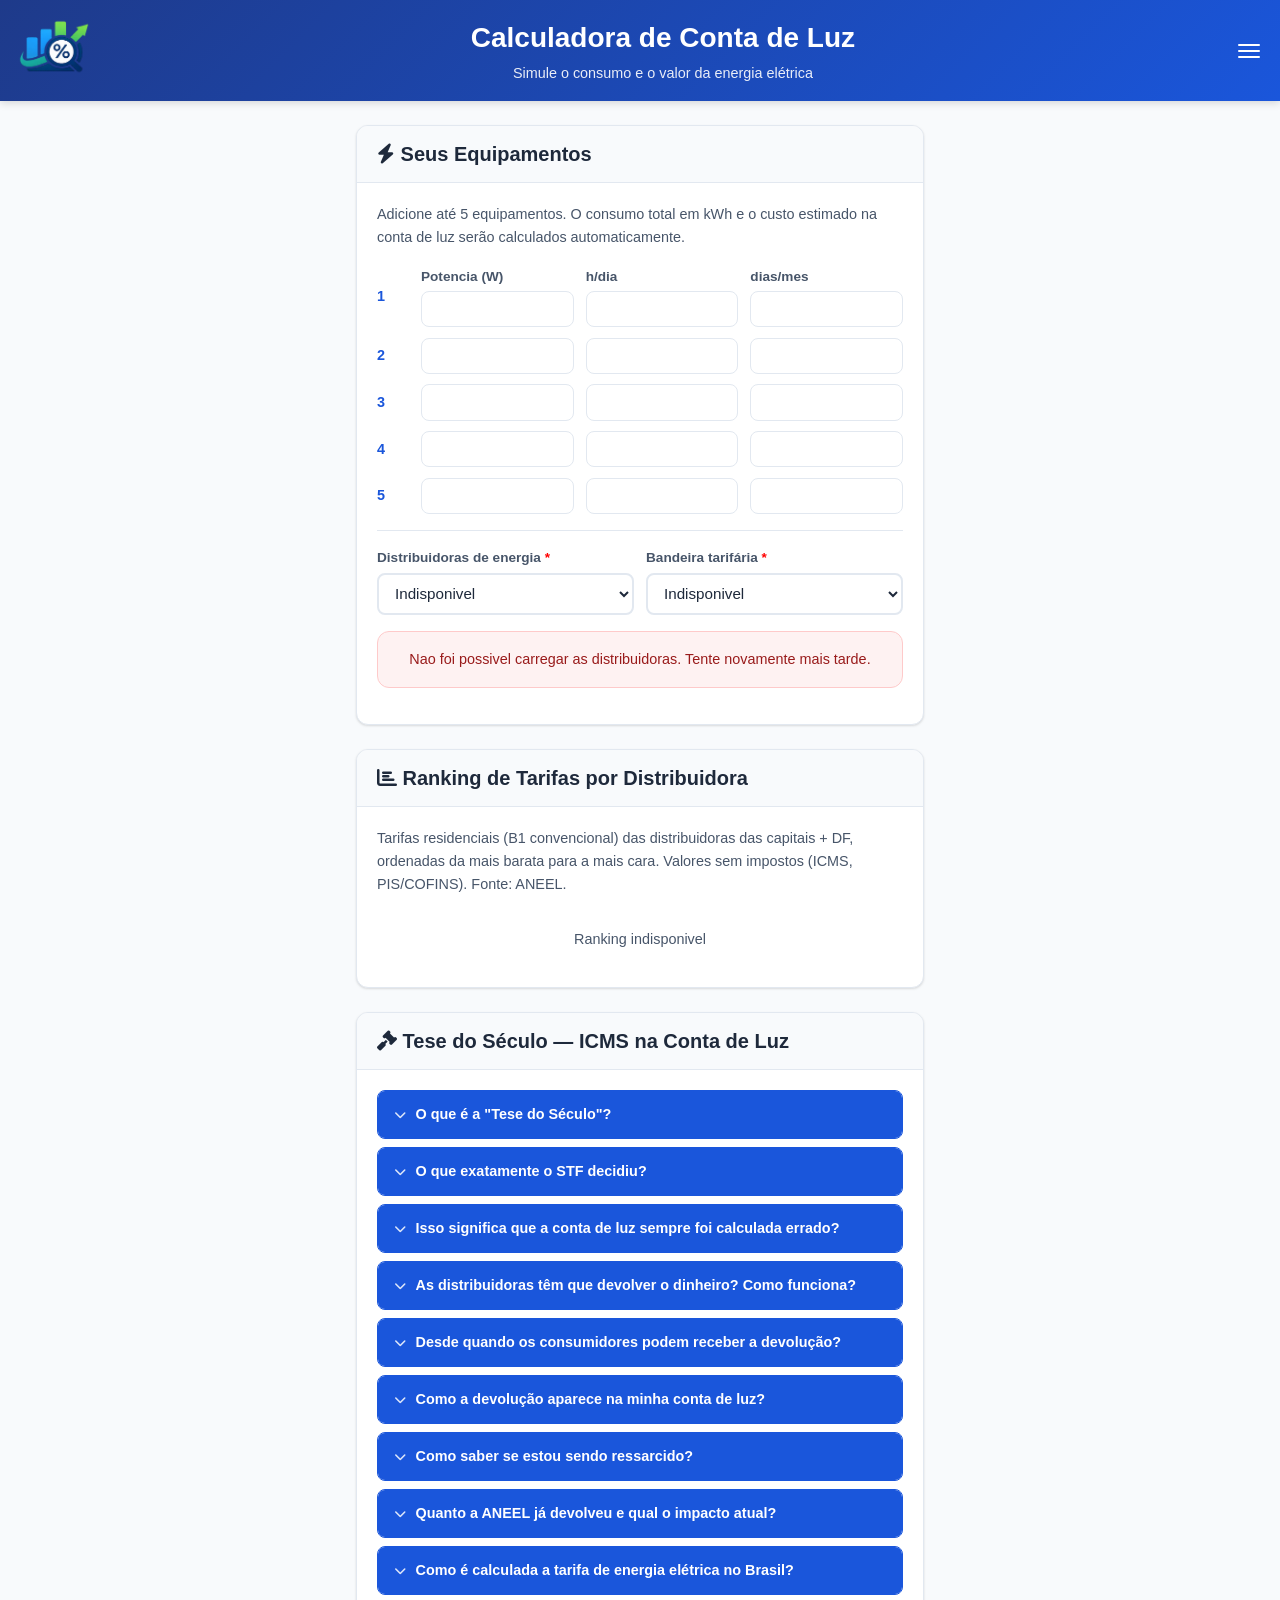
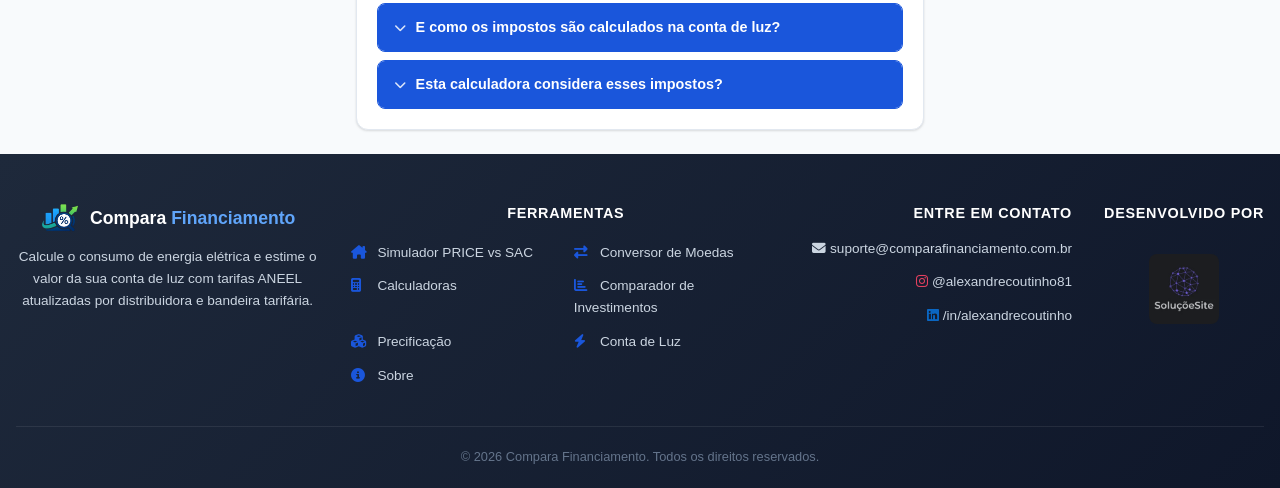
==== calculadora-conta-de-luz.html @ de8df008 "remove detalhe inferior, add consumo kWh dentro dos cards" ====
<!DOCTYPE html>
<html lang="pt-BR">
<head>
  <meta charset="UTF-8">
  <meta name="viewport" content="width=device-width, initial-scale=1.0">
  <title>Calculadora de Conta de Luz — Simulador de Consumo de Energia</title>
  <meta name="description" content="Calcule o consumo de qualquer equipamento elétrico e veja o valor estimado da sua conta de luz com base nas tarifas da ANEEL por distribuidora e bandeira tarifária.">
  <meta name="keywords" content="calculadora conta de luz, simulador energia elétrica, calcular kWh, tarifa ANEEL, bandeira tarifária, consumo equipamento">
  <meta name="robots" content="index, follow">
  <link rel="canonical" href="https://comparafinanciamento.com.br/calculadora-conta-de-luz">
  <link rel="icon" type="image/x-icon" href="img/favicon.ico">
  <link rel="icon" type="image/png" sizes="32x32" href="img/favicon-32x32.png">
  <link rel="icon" type="image/png" sizes="16x16" href="img/favicon-16x16.png">
  <link rel="apple-touch-icon" sizes="180x180" href="img/apple-touch-icon.png">
  <link rel="manifest" href="img/site.webmanifest">

  <meta property="og:title" content="Calculadora de Conta de Luz — Simulador de Consumo">
  <meta property="og:description" content="Calcule o consumo de qualquer equipamento em kWh e descubra quanto ele custa na sua conta de luz com tarifas reais da ANEEL.">
  <meta property="og:url" content="https://comparafinanciamento.com.br/calculadora-conta-de-luz">
  <meta property="og:type" content="website">
  <meta property="og:locale" content="pt_BR">
  <meta property="og:image" content="https://comparafinanciamento.com.br/img/logo.png">
  <meta property="og:image:alt" content="Calculadora de Conta de Luz — Compara Financiamento">

  <meta name="twitter:card" content="summary">
  <meta name="twitter:title" content="Calculadora de Conta de Luz — Simulador de Consumo">
  <meta name="twitter:description" content="Calcule o consumo e valor da conta de energia com tarifas ANEEL atualizadas.">

  <script type="application/ld+json">
  {
    "@context": "https://schema.org",
    "@type": "WebApplication",
    "name": "Calculadora de Conta de Luz",
    "url": "https://comparafinanciamento.com.br/calculadora-conta-de-luz",
    "description": "Calculadora de consumo de energia elétrica que utiliza tarifas da ANEEL para estimar o valor da conta de luz de qualquer equipamento.",
    "applicationCategory": "FinanceApplication",
    "operatingSystem": "Any",
    "browserRequirements": "Requires JavaScript",
    "inLanguage": "pt-BR",
    "image": "https://comparafinanciamento.com.br/img/logo.png",
    "author": { "@type": "Organization", "name": "Compara Financiamento" },
    "offers": { "@type": "Offer", "price": "0", "priceCurrency": "BRL" }
  }
  </script>

  <link rel="stylesheet" href="https://cdnjs.cloudflare.com/ajax/libs/font-awesome/6.5.1/css/all.min.css">
  <link rel="stylesheet" href="css/styles.min.css">
  <link rel="stylesheet" href="css/calculadora-conta-de-luz.min.css">
</head>
<body>
  <a href="#main-content" class="skip-link">Pular para o conteúdo</a>
  <header>
    <div class="header__content">
      <div class="header__brand">
        <a href="/" aria-label="Página inicial"><img src="img/logo.webp" alt="Compara Financiamento" class="header__logo" width="316" height="250" fetchpriority="high"></a>
        <div class="header__brand-text">
          <h1>Calculadora de Conta de Luz</h1>
          <p>Simule o consumo e o valor da energia elétrica</p>
        </div>
      </div>
      <button class="header__hamburger" id="btn-hamburger" aria-label="Menu" aria-expanded="false">
        <span></span><span></span><span></span>
      </button>
      <nav class="header__nav" id="header-nav">
        <a href="sobre">Sobre</a>
        <a href="/#price">Price</a>
        <a href="/#sac">Sac</a>
        <a href="conversor-moedas">Conversor Moeda</a>
        <a href="calculadoras">Calculadoras</a>
        <a href="calculadoras#taxa">Conversor de taxa de juros</a>
        <a href="calculadoras#correcao">Correção monetária</a>
        <a href="calculadoras#porcentagem">Porcentagem</a>
        <a href="calculadoras#juros-compostos">Juros compostos</a>
        <a href="calculadoras#consumo">Consumo de combustível</a>
        <a href="calculadoras#unidades">Conversor de unidades</a>
        <a href="calculadora-conta-de-luz" class="nav--active">Conta de Luz</a>
        <a href="calculadora-precificacao">Precificação</a>
        <a href="comparador-investimentos">Investimentos</a>
        <a href="/#faq">FAQ</a>
        <a href="/#depoimentos">Depoimentos</a>
      </nav>
    </div>
  </header>

  <main id="main-content" class="luz-main">
    <div class="card luz-card">
      <div class="card-header">
        <h2><i class="fas fa-bolt"></i> Seus Equipamentos</h2>
      </div>
      <div class="card-body">
        <p style="font-size:0.9rem;color:var(--text-secondary);margin-bottom:1rem;">
          Adicione até 5 equipamentos. O consumo total em kWh e o custo estimado na conta de luz serão calculados automaticamente.
        </p>

        <div id="luz-equipamentos"></div>

        <hr style="border:none;border-top:1px solid var(--border);margin:1rem 0">

        <div class="luz-row-2">
          <div class="campo">
            <label for="luz-distribuidora">Distribuidoras de energia <span style="color:red">*</span></label>
            <select id="luz-distribuidora" class="luz-select"></select>
            <div id="luz-loading" class="luz-loading" style="display:none">
              <span class="spinner"></span> Carregando tarifas da ANEEL...
            </div>
          </div>
          <div class="campo">
            <label for="luz-bandeira">Bandeira tarifária <span style="color:red">*</span></label>
            <select id="luz-bandeira" class="luz-select">
              <option value="">Carregando...</option>
            </select>
          </div>
        </div>

        <div id="luz-erro" class="luz-erro" style="display:none"></div>


        <div id="luz-resultado" class="luz-resultado">
          <div class="luz-result-flex">
            <div class="luz-result-box" style="background:linear-gradient(135deg,#fef2f2,#fee2e2);border-color:#fca5a5;">
              <h3>Valor c/ Impostos<br>(Método Antigo)</h3>
              <div class="valor" style="color:#dc2626;" id="luz-result-valor-com-impostos">R$ 0,00</div>
              <div class="subtexto" id="luz-result-aliquotas"></div>
              <div class="subtexto" style="font-size:0.75rem;margin-top:0.25rem;color:var(--text-secondary);" id="luz-result-consumo-antigo"></div>
              <div class="subtexto" style="font-size:0.7rem;margin-top:0.25rem;color:var(--text-secondary);">ICMS incluso na base do PIS/COFINS<br>(metodologia anterior à Tese do Século).</div>
            </div>
            <div class="luz-result-box" style="background:linear-gradient(135deg,#fefce8,#fef9c3);border-color:#facc15;">
              <h3>Valor c/ Impostos<br>(Correto)</h3>
              <div class="valor" style="color:#a16207;" id="luz-result-valor-correto">R$ 0,00</div>
              <div class="subtexto" id="luz-result-aliquotas-correto"></div>
              <div class="subtexto" style="font-size:0.75rem;margin-top:0.25rem;color:var(--text-secondary);" id="luz-result-consumo-correto"></div>
              <div class="subtexto" style="font-size:0.7rem;margin-top:0.25rem;color:var(--text-secondary);">PIS/COFINS calculados antes do ICMS<br>(conforme STF Tema 69).</div>
            </div>
          </div>
        </div>
      </div>
    </div>

    <div class="card luz-card">
      <div class="card-header">
        <h2><i class="fas fa-chart-bar"></i> Ranking de Tarifas por Distribuidora</h2>
      </div>
      <div class="card-body">
        <p style="font-size:0.9rem;color:var(--text-secondary);margin-bottom:1rem;">
          Tarifas residenciais (B1 convencional) das distribuidoras das capitais + DF, ordenadas da mais barata para a mais cara. Valores sem impostos (ICMS, PIS/COFINS). Fonte: ANEEL.
        </p>
        <div id="luz-ranking-loading" class="luz-loading">
          <span class="spinner"></span> Carregando ranking...
        </div>
        <div id="luz-ranking-tabela" style="display:none;overflow-x:auto"></div>
      </div>
    </div>
    <section class="card card-faq" id="faq" aria-label="Perguntas frequentes sobre a Tese do Século e tributos na conta de luz">
      <div class="card-header">
        <h2><i class="fas fa-gavel"></i> Tese do Século — ICMS na Conta de Luz</h2>
      </div>
      <div class="card-body faq-list">
        <details class="faq-item" name="faq-luz">
          <summary>O que é a "Tese do Século"?</summary>
          <p>A <strong>"Tese do Século"</strong> é como ficou conhecida a decisão do Supremo Tribunal Federal (STF) que, em 2017, decidiu que o <strong>ICMS não pode integrar a base de cálculo do PIS e da COFINS</strong>. Ou seja: as distribuidoras de energia estavam calculando PIS e COFINS sobre um valor maior do que o correto, incluindo o próprio ICMS na conta — o que inflava artificialmente esses tributos federais. O nome reflete a magnitude da decisão, que impactou não só o setor elétrico, mas todos os setores da economia que recolhem PIS/COFINS sobre o faturamento.</p>
        </details>
        <details class="faq-item" name="faq-luz">
          <summary>O que exatamente o STF decidiu?</summary>
          <p>Em março de 2017, no <strong>Tema 69 da Repercussão Geral</strong> (RE 574.706), o STF fixou a seguinte tese: <em>"O ICMS não compõe a base de cálculo para a incidência do PIS e da COFINS."</em> Na prática, isso significa que, ao calcular o valor de PIS e COFINS devidos, a empresa (ou distribuidora) não pode incluir o valor do ICMS na base de cálculo — apenas o valor da venda sem o ICMS. Em 2021, o STF definiu que os efeitos valeriam a partir de <strong>15 de março de 2017</strong>. Em agosto de 2025, o STF validou definitivamente a Lei 14.385/2022, que obriga as distribuidoras a devolverem os valores cobrados indevidamente aos consumidores.</p>
        </details>
        <details class="faq-item" name="faq-luz">
          <summary>Isso significa que a conta de luz sempre foi calculada errado?</summary>
          <p>Sim, o cálculo dos tributos na conta de luz estava errado desde a criação do PIS e da COFINS. As distribuidoras incluíam o ICMS na base de cálculo do PIS/COFINS, o que fazia com que o consumidor pagasse <strong>"imposto sobre imposto"</strong>. Esse erro só foi corrigido juridicamente em 2017 com a "Tese do Século". No entanto, a correção prática — com a devolução efetiva dos valores aos consumidores — levou anos para ser implementada e só começou de forma sistemática após a Lei 14.385/2022 e a regulamentação da ANEEL em julho de 2025. Desde 2005, a ANEEL já excluía PIS, COFINS e ICMS da chamada Receita Requerida das tarifas, mas as distribuidoras continuavam repassando esses tributos aos consumidores — e, após ganharem na Justiça o direito de excluir o ICMS da base do PIS/COFINS, <strong>ficaram com os créditos</strong> em vez de repassá-los ao consumidor. Foi essa distorção que a Lei 14.385/2022 veio corrigir.</p>
        </details>
        <details class="faq-item" name="faq-luz">
          <summary>As distribuidoras têm que devolver o dinheiro? Como funciona?</summary>
          <p>Sim. A <strong>Lei 14.385/2022</strong> (mantida pelo STF em agosto de 2025) determina que as distribuidoras de energia devem devolver integralmente aos consumidores os valores de PIS/COFINS que foram cobrados a mais em razão da inclusão indevida do ICMS na base de cálculo. A devolução ocorre de forma <strong>difusa</strong> — ou seja, não é por consumidor individual, mas sim por <strong>desconto nas tarifas de energia</strong> ao longo do ciclo tarifário anual. A ANEEL regulamentou a metodologia em julho de 2025. As distribuidoras têm <strong>10 anos</strong> para efetuar a devolução, contados a partir do momento em que efetivamente receberam a restituição dos tributos ou da homologação da compensação. Podem ser deduzidos tributos incidentes sobre a restituição e honorários advocatícios específicos gastos para obter os créditos.</p>
        </details>
        <details class="faq-item" name="faq-luz">
          <summary>Desde quando os consumidores podem receber a devolução?</summary>
          <p>Os efeitos da decisão do STF valem desde <strong>15 de março de 2017</strong>. Portanto, os valores cobrados indevidamente a partir dessa data devem ser devolvidos. O prazo prescricional para o consumidor pleitear a devolução é de <strong>10 anos</strong>, contados da data em que a distribuidora efetivamente recebeu a restituição do indébito ou da homologação definitiva da compensação — o que, na prática, pode variar conforme cada empresa. Estima-se que mais de <strong>R$ 53 bilhões</strong> já foram devolvidos aos consumidores até 2025 por meio de reduções tarifárias determinadas pela ANEEL.</p>
        </details>
        <details class="faq-item" name="faq-luz">
          <summary>Como a devolução aparece na minha conta de luz?</summary>
          <p>A devolução não aparece como uma linha específica na sua fatura. A ANEEL determinou que o ressarcimento seja feito de forma <strong>difusa</strong>, ou seja, a tarifa de energia é calculada já com o desconto embutido, espalhado por todos os consumidores da área de concessão ao longo dos 12 meses do ciclo tarifário. Na prática, você paga um valor <strong>menor por kWh</strong> do que pagaria se esses créditos não estivessem sendo abatidos. As distribuidoras precisam informar à ANEEL, com 45 dias de antecedência da revisão tarifária, os valores pagos de ICMS, os créditos obtidos judicialmente e os tributos incidentes, e a agência ajusta a tarifa para refletir a devolução. Para consumidores que já obtiveram devolução direta por decisão judicial individual, a ANEEL exige que a distribuidora identifique eventuais valores repassados em duplicidade e faça o ajuste destacado na fatura.</p>
        </details>
        <details class="faq-item" name="faq-luz">
          <summary>Como saber se estou sendo ressarcido?</summary>
          <p>Como a devolução é feita de forma <strong>difusa</strong> (desconto embutido na tarifa de todos os consumidores da região), você <strong>não vai encontrar uma linha específica</strong> na sua fatura com o título "Ressarcimento Tese do Século" ou "Devolução PIS/COFINS". Para verificar se está sendo beneficiado, você pode:</p>
          <p><strong>1. Comparar a tarifa homologada pela ANEEL</strong> — Acesse o site da ANEEL e consulte o histórico de tarifas da sua distribuidora. Se a tarifa do ano atual teve um reajuste abaixo da inflação (ou até redução real), é provável que os créditos estejam sendo abatidos.<br>
          <strong>2. Consultar o processo tarifário da sua distribuidora</strong> — A ANEEL publica todos os processos de revisão e reajuste tarifário no seu site. Você pode consultar se a distribuidora incluiu créditos de PIS/COFINS no cálculo da tarifa do ano.<br>
          <strong>3. Ler o comunicado de reajuste</strong> — Toda distribuidora é obrigada a publicar, com antecedência, os novos valores de tarifa. Esses comunicados costumam mencionar se houve abatimento de créditos tributários.<br>
          <strong>4. Ações judiciais individuais</strong> — Se você ou seu advogado ingressaram com uma ação própria pedindo a devolução dos valores, o ressarcimento pode vir por depósito judicial ou ordem de compensação destacada na fatura, e aí sim aparecerá discriminado.</p>
          <p>Na dúvida, entre em contato com a ouvidoria da sua distribuidora ou com a ANEEL (telefone 167) para obter informações sobre como os créditos tributários estão sendo aplicados na sua conta.</p>
        </details>
        <details class="faq-item" name="faq-luz">
          <summary>Quanto a ANEEL já devolveu e qual o impacto atual?</summary>
          <p>De acordo com dados de 2026, a ANEEL já devolveu aproximadamente <strong>R$ 53,21 bilhões</strong> aos consumidores até dezembro de 2025, considerando os processos tarifários de distribuidoras e permissionárias de energia elétrica. O valor inclui devoluções feitas por meio de revisões tarifárias extraordinárias previstas na Lei 14.385/2022. A título de comparação, só em 2025 foram descontados cerca de <strong>R$ 5 bilhões</strong>. O impacto médio na tarifa varia conforme a distribuidora e a região, mas representa uma redução de alguns pontos percentuais no valor final da conta de luz.</p>
        </details>
        <details class="faq-item" name="faq-luz">
          <summary>Como é calculada a tarifa de energia elétrica no Brasil?</summary>
          <p>A tarifa de energia é composta por três grandes blocos de custos, definidos e regulados pela ANEEL:</p>
          <p><strong>1. Custos de Geração (TE — Tarifa de Energia):</strong> custo da energia comprada das usinas geradoras, incluindo Itaipu e os leilões de energia.<br>
          <strong>2. Custos de Transporte (TUSD — Tarifa de Uso do Sistema de Distribuição):</strong> inclui transmissão (redes básicas), distribuição (fios, postes, subestações), conexão, perdas técnicas e não-técnicas.<br>
          <strong>3. Encargos Setoriais:</strong> CDE (Conta de Desenvolvimento Energético — R$ 41,4 bilhões só em 2025), PROINFA, CCC, TFSEE (Taxa de Fiscalização), P&D, ESS/ERR (Encargos de Serviço do Sistema), CFURH (royalties de Itaipu), entre outros criados por lei.</p>
          <p>Somam-se a esses custos as <strong>Bandeiras Tarifárias</strong> (sinalização mensal do custo da geração) e, por fim, os <strong>tributos</strong> — ICMS (estadual), PIS, COFINS (federais) e CIP (municipal).</p>
        </details>
        <details class="faq-item" name="faq-luz">
          <summary>E como os impostos são calculados na conta de luz?</summary>
          <p>Os tributos são calculados <strong>por dentro</strong> (embutidos na base) e seguem uma ordem específica que a "Tese do Século" corrigiu:</p>
          <p><strong>Base sem impostos</strong> = consumo × (TE + TUSD) + valor da bandeira tarifária</p>
          <p><strong>1. PIS/COFINS</strong> — incidem sobre a base <strong>sem ICMS</strong>:<br>
          <code>base_pis_cofins = base_sem_impostos / (1 - alíquota PIS - alíquota COFINS)</code></p>
          <p><strong>2. ICMS</strong> — incide sobre a base <strong>com todos os impostos</strong> (cálculo "por dentro"):<br>
          <code>valor_final = base_pis_cofins / (1 - alíquota ICMS)</code></p>
          <p>Antes da "Tese do Século", o PIS/COFINS era calculado incluindo o ICMS na base — ou seja, o contribuinte pagava <strong>PIS e COFINS sobre o valor do ICMS</strong>, um "imposto sobre imposto" que a decisão do STF declarou ilegal.</p>
          <p>Importante: o ICMS da energia elétrica tem alíquotas diferenciadas por estado, geralmente <strong>mais altas</strong> que o ICMS geral — variando de 17% a 30% dependendo da UF.</p>
        </details>
        <details class="faq-item" name="faq-luz">
          <summary>Esta calculadora considera esses impostos?</summary>
          <p>Atualmente a calculadora exibe os <strong>valores sem impostos</strong> (base pura: TE + TUSD + bandeira). Futuramente pretendemos adicionar a opção de visualizar o valor estimado com os tributos incidentes (ICMS, PIS/COFINS), utilizando as alíquotas de cada estado — respeitando o cálculo correto determinado pela "Tese do Século": PIS/COFINS sobre base sem ICMS, e ICMS "por dentro" sobre o total. Consulte a FAQ sobre "Como é calculada a tarifa" acima para entender a fórmula completa.</p>
        </details>
      </div>
    </section>
  </main>

  <footer class="footer">
    <div class="footer__content">
      <div class="footer__brand">
        <div class="footer__logo">
          <img src="img/logo.webp" alt="Compara Financiamento" class="footer__logo-img" width="316" height="250" loading="lazy">
          <span>Compara <span>Financiamento</span></span>
        </div>
        <p class="footer__desc">Calcule o consumo de energia elétrica e estime o valor da sua conta de luz com tarifas ANEEL atualizadas por distribuidora e bandeira tarifária.</p>
      </div>
      <div class="footer__info">
        <h4>FERRAMENTAS</h4>
        <ul>
          <li><a href="/" style="color:#cbd5e1;text-decoration:none"><i class="fas fa-house-chimney"></i> Simulador PRICE vs SAC</a></li>
          <li><a href="conversor-moedas" style="color:#cbd5e1;text-decoration:none"><i class="fas fa-exchange-alt"></i> Conversor de Moedas</a></li>
          <li><a href="calculadoras" style="color:#cbd5e1;text-decoration:none"><i class="fas fa-calculator"></i> Calculadoras</a></li>
          <li><a href="comparador-investimentos" style="color:#cbd5e1;text-decoration:none"><i class="fas fa-chart-bar"></i> Comparador de Investimentos</a></li>
          <li><a href="calculadora-precificacao" style="color:#cbd5e1;text-decoration:none"><i class="fas fa-cubes"></i> Precificação</a></li>
          <li><a href="calculadora-conta-de-luz" style="color:#cbd5e1;text-decoration:none"><i class="fas fa-bolt"></i> Conta de Luz</a></li>
          <li><a href="sobre" style="color:#cbd5e1;text-decoration:none"><i class="fas fa-info-circle"></i> Sobre</a></li>
        </ul>
      </div>
      <div class="footer__afiliado">
        <h4>ENTRE EM CONTATO</h4>
        <p class="footer__email"><a href="mailto:suporte@comparafinanciamento.com.br"><i class="fas fa-envelope"></i> suporte@comparafinanciamento.com.br</a></p>
        <p class="footer__email"><a href="https://www.instagram.com/alexandrecoutinho81/" target="_blank" rel="noopener noreferrer"><i class="fab fa-instagram"></i> @alexandrecoutinho81</a></p>
        <p class="footer__email"><a href="https://www.linkedin.com/in/alexandrecoutinho/" target="_blank" rel="noopener noreferrer"><i class="fab fa-linkedin"></i> /in/alexandrecoutinho</a></p>
      </div>
      <div class="footer__dev">
        <h4>Desenvolvido por</h4>
        <a href="https://solucoesite.com.br/" target="_blank" rel="noopener noreferrer">
          <img src="img/Preview.webp" alt="SoluçõeSite" class="footer__dev-logo" width="200" height="200" loading="lazy">
        </a>
      </div>
    </div>
    <div class="footer__bottom">
      <p>&copy; 2026 Compara Financiamento. Todos os direitos reservados.</p>
    </div>
  </footer>

  <script src="js/utils.js" defer></script>
  <script src="js/calculadora-conta-de-luz.min.js" defer></script>
</body>
</html>
---- css/styles.min.css ----
:root{--primary:#1a56db;--primary-light:#e8effd;--price-color:#1a56db;--sac-color:#059669;--bg:#f8fafc;--bg-alt:#f1f5f9;--card-bg:#ffffff;--text:#1e293b;--text-secondary:#475569;--border:#e2e8f0;--radius:12px;--shadow:0 1px 3px rgba(0,0,0,0.08),0 1px 2px rgba(0,0,0,0.06);--shadow-lg:0 4px 6px rgba(0,0,0,0.07),0 10px 15px rgba(0,0,0,0.05);--font:-apple-system,BlinkMacSystemFont,'Segoe UI',Roboto,sans-serif}*,*::before,*::after{box-sizing:border-box;margin:0;padding:0}body{font-family:var(--font);background:var(--bg);color:var(--text);line-height:1.6;min-height:100vh;display:flex;flex-direction:column}.skip-link{position:absolute;top:-9999px;left:0;z-index:1000;padding:0.5rem 1rem;background:#fff;color:var(--primary);font-weight:700;font-size:0.9rem;text-decoration:none}.skip-link:focus{top:0;outline:3px solid var(--primary)}header{padding:1rem 1rem;background:linear-gradient(135deg,#1e3a8a,#1a56db);color:#fff;position:sticky;top:0;z-index:100;box-shadow:0 2px 8px rgba(0,0,0,0.15)}.header__content{max-width:1500px;margin:0 auto;display:grid;grid-template-columns:auto 1fr auto;grid-template-rows:auto;gap:0.5rem 1rem;align-items:center}.header__brand{display:contents}.header__logo{grid-column:1;grid-row:1;height:60px;width:auto}.header__brand-text{grid-column:2;grid-row:1;text-align:center;display:block;align-self:center;overflow:hidden}.header__brand h1{font-size:1.75rem;margin-bottom:0.1rem}.mobile-break{display:inline}.header__brand p{font-size:0.9rem;opacity:0.9}main{flex:1;max-width:1500px;margin:0 auto;padding:1.5rem 1rem;width:100%;display:grid;grid-template-columns:minmax(0,440px);justify-content:center;gap:1.5rem}@media (min-width:992px){main{grid-template-columns:minmax(0,440px) minmax(0,440px)}}.card-comparativo{grid-column:1 / -1}.card-visao-rapida{grid-column:1 / -1;background:linear-gradient(135deg,#e8effd,#f0fdf4);border:1.5px solid #c7d2fe}.card-visao-rapida__body{display:flex;align-items:center;justify-content:space-between;gap:1rem;flex-wrap:wrap}.card-visao-rapida__texto{font-size:0.95rem;line-height:1.5}.card-visao-rapida__texto strong{color:var(--primary);display:block}.card-visao-rapida__texto span{color:var(--text-secondary);font-size:0.85rem}.btn-visao-rapida{padding:0.6rem 1.5rem;border:none;border-radius:8px;background:var(--primary);color:#fff;font-size:0.85rem;font-weight:700;cursor:pointer;transition:background 0.2s,transform 0.1s;white-space:nowrap;line-height:1.3}.btn-visao-rapida:hover{background:#1e40af;transform:scale(1.03)}.btn-visao-rapida small{display:block;font-weight:400;font-size:0.75rem;opacity:0.85}.grafico-wrapper--comparativo{height:300px}.card{background:var(--card-bg);border-radius:var(--radius);box-shadow:var(--shadow);border:1px solid var(--border);overflow:hidden;transition:box-shadow 0.2s}.card:hover{box-shadow:var(--shadow-lg)}.card-header{padding:0.75rem 1.25rem;background:var(--bg);border-bottom:1px solid var(--border)}.card-header__inner{display:flex;justify-content:center;align-items:center;gap:0.75rem}.card-header h2{font-size:1.25rem;font-weight:800}.card-body{padding:1.25rem}.campo{min-width:0}.campo label{display:block;font-size:0.85rem;font-weight:600;color:var(--text-secondary);margin-bottom:0.25rem}.campo input{width:100%;padding:0.6rem 0.75rem;border:1.5px solid var(--border);border-radius:8px;font-size:0.8rem;font-family:var(--font);color:var(--text);background:#fff;transition:border-color 0.2s;outline:none}.campo input::placeholder{font-size:0.8rem}.campo input:focus{border-color:var(--primary);box-shadow:0 0 0 3px rgba(26,86,219,0.12)}.rate-row{display:flex;gap:0.75rem}.rate-row .campo{flex:1}.btn-calcular{padding:0.5rem 1.25rem;border:none;border-radius:8px;background:var(--primary);color:#fff;font-size:0.85rem;font-weight:700;cursor:pointer;transition:background 0.2s,transform 0.1s}.btn-calcular:hover{background:#1e40af}.btn-calcular:active{transform:scale(0.97)}.resultado{margin-top:1rem}.resultado[hidden]{display:none}.sticky-summary{position:sticky;top:0;z-index:10;background:var(--card-bg);padding:1rem 0 0;display:grid;grid-template-columns:repeat(3,1fr);gap:0.5rem}.sticky-summary[hidden]{display:none}.resumo{display:grid;grid-template-columns:repeat(3,1fr);gap:0.5rem;margin-bottom:0.75rem}.resumo-item{background:var(--bg);padding:0.6rem 0.5rem;border-radius:6px;text-align:center}.resumo-item .rotulo{display:block;font-size:0.7rem;color:var(--text-secondary);text-transform:uppercase;letter-spacing:0.04em}.resumo-item .valor{display:block;font-size:1rem;font-weight:700;margin-top:0.15rem}.resumo-item .valor.destaque{color:var(--primary)}.grafico-wrapper{position:relative;height:220px;margin-bottom:0.75rem}.tabela-wrapper{overflow:auto;-webkit-overflow-scrolling:touch;border:1px solid var(--border);border-radius:8px;max-height:420px}table{width:100%;border-collapse:collapse;font-size:0.78rem;white-space:nowrap}th,td{padding:0.4rem 0.5rem;text-align:right;border-bottom:1px solid var(--border)}th{background:var(--bg);font-weight:600;font-size:0.7rem;color:var(--text-secondary);text-transform:uppercase;letter-spacing:0.03em;position:sticky;top:0}td:first-child,th:first-child{text-align:center}tr:last-child td{border-bottom:none}tr:hover td{background:#f1f5f9}.acoes{display:flex;gap:0.75rem;flex-wrap:wrap;margin-top:1rem}.btn-pdf,.btn-copiar{padding:0.5rem 1rem;border:1.5px solid var(--border);border-radius:8px;background:#fff;font-size:0.85rem;font-weight:600;color:var(--text);cursor:pointer;transition:all 0.2s}.btn-pdf:hover,.btn-copiar:hover{border-color:var(--primary);background:var(--primary-light);color:var(--primary)}footer{margin-top:auto}.footer{background:linear-gradient(135deg,#1e293b,#0f172a);color:#cbd5e1;padding:3rem 1rem 0}.footer__content{max-width:1500px;margin:0 auto;display:grid;grid-template-columns:1fr;gap:2rem}@media (min-width:768px){.footer__content{grid-template-columns:auto minmax(300px,440px) auto auto}.footer__brand .footer__logo{justify-content:center}.footer__desc{text-align:center}}@media (min-width:768px){.footer__dev{display:flex;flex-direction:column;align-items:flex-end;text-align:right;justify-self:end}}.footer__logo{display:flex;align-items:center;gap:0.6rem;font-size:1.1rem;font-weight:700;color:#fff;margin-bottom:0.75rem}.footer__logo-img{height:32px;width:auto}.footer__logo span span{color:#60a5fa}.footer__desc{font-size:0.85rem;line-height:1.6;max-width:360px}.footer__email{font-size:0.85rem}.footer__email:first-of-type{margin-top:-1rem}.footer__email a{color:#cbd5e1;text-decoration:none;transition:color 0.2s}.footer__email a:hover{color:#fff;text-decoration:underline}.footer h4{color:#fff;font-size:0.9rem;font-weight:700;text-transform:uppercase;letter-spacing:0.05em;margin-bottom:1rem}.footer__info li{margin-bottom:0.5rem;font-size:0.85rem}.footer__dev{display:flex;flex-direction:column;align-items:center;gap:0.75rem;text-align:center}.footer__dev-logo{height:70px;width:auto;border-radius:8px;opacity:0.85;transition:opacity 0.2s}.footer__dev-logo:hover{opacity:1}.footer__dev a{display:block}.footer__afiliado{display:flex;flex-direction:column;align-items:center;gap:0.75rem;text-align:center}@media (min-width:768px){.footer__afiliado{align-items:flex-end;text-align:right}}.footer__info{text-align:center}.footer__info ul{list-style:none;padding:0;margin:0;display:grid;grid-template-columns:1fr 1fr;gap:0.25rem 1rem;text-align:left}.footer__info li i{width:1.1rem;color:var(--primary);margin-right:0.3rem}.footer .fa-instagram{color:#E4405F}.footer .fa-linkedin{color:#0A66C2}.footer__bottom{border-top:1px solid rgba(255,255,255,0.08);margin-top:2rem;padding:1.25rem 1rem;text-align:center;font-size:0.8rem;color:#64748b;display:flex;flex-direction:column;gap:0.25rem}@media (min-width:768px){.footer__bottom{flex-direction:row;justify-content:center;gap:1.5rem}}.fale-conosco_bnt{display:inline-flex;align-items:center;gap:0.4rem;padding:0.45rem 1rem;background:#ff7a30;color:#fff;font-size:0.8rem;font-weight:700;border:none;border-radius:8px;text-decoration:none;transition:background 0.2s,transform 0.1s;white-space:nowrap}.fale-conosco_bnt:hover{background:#ff6a14;transform:scale(1.03);color:#fff}.card-banner{display:flex;align-items:center;justify-content:center;gap:0.5rem}.card-body .card-banner{margin-top:1rem}.card-banner__texto{font-size:0.8rem;color:var(--text-secondary)}.card-banner__btn{display:inline-flex;align-items:center;justify-content:center;padding:0.35rem 0.85rem;background:#ff7a30;color:#fff;font-size:0.75rem;font-weight:700;border:none;border-radius:6px;cursor:pointer;white-space:nowrap;transition:background 0.2s,transform 0.1s}.card-banner__btn:hover{background:#ff6a14;transform:scale(1.03)}.header__nav{display:none;position:absolute;top:100%;right:0;min-width:200px;max-height:calc(100vh - 100%);overflow-y:auto;background:linear-gradient(135deg,#1e3a8a,#1a56db);flex-direction:column;padding:0.5rem 1rem 1rem;box-shadow:0 4px 8px rgba(0,0,0,0.15);z-index:200}.header__nav--open{display:flex}.header__nav a{color:rgba(255,255,255,0.85);text-decoration:none;font-size:0.9rem;font-weight:600;padding:0.5rem 0.75rem;border-bottom:1px solid rgba(255,255,255,0.1);border-radius:0;transition:background 0.2s,color 0.2s}.header__nav a:last-child{border-bottom:none}.header__nav a:hover{background:rgba(255,255,255,0.15);color:#fff}.toast{position:fixed;bottom:24px;left:50%;transform:translateX(-50%);background:#1e293b;color:#fff;padding:10px 24px;border-radius:8px;font-size:0.9rem;font-weight:600;z-index:9999;box-shadow:0 4px 12px rgba(0,0,0,0.25);transition:opacity 0.3s;opacity:1}.toast--fade{opacity:0}.header__hamburger{grid-column:3;grid-row:1;display:flex;flex-direction:column;gap:4px;background:none;border:none;cursor:pointer;padding:4px;justify-self:end;align-self:center}.header__hamburger span{display:block;width:22px;height:2px;background:#fff;border-radius:2px;transition:transform 0.2s,opacity 0.2s}.header__hamburger[aria-expanded="true"] span:nth-child(1){transform:translateY(6px) rotate(45deg)}.header__hamburger[aria-expanded="true"] span:nth-child(2){opacity:0}.header__hamburger[aria-expanded="true"] span:nth-child(3){transform:translateY(-6px) rotate(-45deg)}@media (max-width:767px){.mobile-break{display:inline}header{padding:0.75rem 0.75rem}.header__logo{height:40px}.header__brand h1{font-size:1.1rem}.header__brand p{font-size:0.6rem;display:block;opacity:0.8}.header__content{gap:0.35rem 0.5rem}.fale-conosco_bnt{justify-content:center;min-width:0;line-height:1.2}.card-visao-rapida__body{flex-direction:column;text-align:center;align-items:center}.btn-visao-rapida{white-space:normal;width:100%}.header__nav a{font-size:0.9rem;padding:0.5rem 0.6rem}.card .card-header__inner{flex-wrap:wrap}.footer__content{grid-template-columns:1fr;justify-items:start;text-align:left}.footer__content > div{width:100%;display:flex;flex-direction:column;align-items:flex-start;text-align:left}.footer__logo{justify-content:flex-start;text-align:left}.footer__desc{max-width:24rem;text-align:left}.footer__email{margin-top:0;text-align:left;overflow-wrap:anywhere}.footer__info ul{display:block;width:100%;text-align:left !important}.footer__info li{display:flex;flex-direction:column;justify-content:flex-start;align-items:flex-start;gap:0.25rem;text-align:left}.footer__info li i{display:none}.footer h4{width:100%;text-align:left}.footer__content > .footer__dev{align-items:flex-start;text-align:left}.footer__content > .footer__dev h4{text-align:left}.grafico-wrapper{height:180px}.resumo{grid-template-columns:1fr 1fr}.sticky-summary{grid-template-columns:1fr}.resumo-item .valor{font-size:0.9rem}table{font-size:0.72rem}th,td{padding:0.3rem 0.4rem}}@media (max-width:400px){.rate-row{flex-direction:column;gap:0.5rem}.resumo{grid-template-columns:1fr}}.star-rating{display:flex;gap:4px;margin-top:0.25rem;font-size:1.4rem;cursor:pointer}.star-rating i{color:#d1d5db;transition:color 0.15s}.star-rating i.active{color:#f59e0b}.modal-overlay{position:fixed;inset:0;z-index:1000;background:rgba(0,0,0,0.5);display:flex;align-items:center;justify-content:center;padding:1rem}.modal-overlay[hidden]{display:none}.modal{background:#fff;border-radius:var(--radius);padding:2rem;width:100%;max-width:440px;position:relative;max-height:90vh;overflow-y:auto}.modal__close{position:absolute;top:0.75rem;right:1rem;background:none;border:none;font-size:1.5rem;cursor:pointer;color:var(--text-secondary);line-height:1}.modal h3{font-size:1.25rem;margin-bottom:0.25rem}.modal__sub{font-size:0.85rem;color:var(--text-secondary);margin-bottom:1.25rem}.modal form label{display:block;margin-bottom:0.75rem;font-size:0.8rem;font-weight:600;color:var(--text-secondary)}.modal form input,.modal form select,.modal form textarea{display:block;width:100%;margin-top:0.25rem;padding:0.55rem 0.75rem;border:1.5px solid var(--border);border-radius:8px;font-size:0.95rem;font-family:var(--font);color:var(--text);outline:none;transition:border-color 0.2s}.modal form input:focus,.modal form select:focus,.modal form textarea:focus{border-color:var(--primary)}.modal__submit{width:100%;padding:0.65rem;margin-top:0.5rem;border:none;border-radius:8px;background:var(--primary);color:#fff;font-size:1rem;font-weight:700;cursor:pointer;transition:background 0.2s}.modal__submit:hover{background:#1e40af}.modal__submit:disabled{opacity:0.6;cursor:not-allowed}.lgpd-notice{margin-top:0.75rem;font-size:0.7rem;color:var(--text-secondary);text-align:center;line-height:1.4}.card-faq{grid-column:1 / -1}.faq-list{display:flex;flex-direction:column;gap:0.5rem}.faq-item{border:1px solid var(--primary);border-radius:8px;overflow:hidden}.faq-item summary{padding:0.75rem 1rem;font-weight:700;font-size:0.9rem;cursor:pointer;background:var(--primary);color:#fff;transition:background 0.2s;list-style:none}.faq-item summary::-webkit-details-marker{display:none}.faq-item summary::before{content:"\f078";font-family:"Font Awesome 6 Free";font-weight:900;font-size:0.75rem;margin-right:0.6rem;color:rgba(255,255,255,0.85);transition:transform 0.2s}.faq-item[open] summary::before{transform:rotate(180deg)}.faq-item summary:hover{background:#1d4ed8}.faq-item p{padding:0.75rem 1rem;font-size:0.85rem;line-height:1.6;color:var(--text);margin:0;border-top:1px solid rgba(255,255,255,0.15);background:var(--primary-light)}.card-depoimentos{grid-column:1 / -1}.depoimentos-grid{display:grid;grid-template-columns:1fr 1fr;gap:1rem}@media (max-width:767px){.depoimentos-grid{grid-template-columns:1fr}}.depoimento-card{background:var(--bg);border:1px solid var(--border);border-radius:8px;padding:1.25rem;display:flex;flex-direction:column;gap:0.75rem}.depoimento__stars{color:#f59e0b;font-size:0.85rem;letter-spacing:2px}.depoimento__texto{font-size:0.9rem;line-height:1.6;color:var(--text);font-style:italic;margin:0}.depoimento__autor{display:flex;flex-direction:column}.depoimento__autor strong{font-size:0.85rem}.depoimento__autor span{font-size:0.75rem;color:var(--text-secondary)}.depoimento__economia{font-size:0.8rem;color:var(--text-secondary);padding-top:0.5rem;border-top:1px solid var(--border)}.depoimento__economia i{font-size:0.6rem;vertical-align:middle}.depoimentos-cta{text-align:center;margin-top:1.5rem}.btn-depoimento{padding:0.6rem 1.5rem;border:1.5px solid var(--border);border-radius:8px;background:#fff;font-size:0.85rem;font-weight:700;color:var(--text);cursor:pointer;transition:all 0.2s}.btn-depoimento:hover{border-color:var(--primary);background:var(--primary-light);color:var(--primary)}
---- css/calculadora-conta-de-luz.min.css ----
main.luz-main{display:flex;flex-direction:column;max-width:600px;margin:0 auto;gap:1.5rem}.luz-card{background:var(--card-bg);border-radius:var(--radius);box-shadow:var(--shadow);border:1px solid var(--border);overflow:hidden;transition:box-shadow 0.2s}.luz-card:hover{box-shadow:var(--shadow-lg)}.luz-card .card-header h2{font-size:1.25rem;font-weight:800}.luz-equip-row{display:grid;grid-template-columns:2rem 1fr 1fr 1fr;gap:0.75rem;margin-bottom:0.65rem;align-items:center}.luz-equip-row .campo{margin-bottom:0}.luz-equip-num{font-weight:700;font-size:0.9rem;color:var(--primary);white-space:nowrap}.luz-row-2{display:grid;grid-template-columns:1fr 1fr;gap:0.75rem;margin-bottom:1rem}.luz-btn{width:100%;padding:1.25rem 0.75rem 0.75rem;border:none;border-radius:8px;background:var(--primary);color:#fff;font-size:1rem;font-weight:700;cursor:pointer;transition:background 0.2s,transform 0.1s;margin-bottom:1rem}.luz-btn:hover{background:#1e40af;transform:scale(1.01)}.luz-btn:active{transform:scale(0.98)}.luz-btn:disabled{opacity:0.6;cursor:not-allowed;transform:none}.luz-select{width:100%;padding:0.6rem 0.75rem;border:2px solid var(--border);border-radius:8px;font-size:0.95rem;font-family:var(--font);background:#fff;color:var(--text);cursor:pointer;transition:border-color 0.2s;appearance:auto}.luz-select:focus{outline:none;border-color:var(--primary)}.luz-loading{text-align:center;padding:1rem;color:var(--text-secondary);font-size:0.9rem}.luz-loading .spinner{display:inline-block;width:1.2rem;height:1.2rem;border:2px solid var(--border);border-top-color:var(--primary);border-radius:50%;animation:spin 0.6s linear infinite;vertical-align:middle;margin-right:0.4rem}@keyframes spin{to{transform:rotate(360deg)}}.luz-resultado{display:none}.luz-resultado--show{display:block}.luz-result-flex{display:flex;gap:0.75rem;margin-top:1rem}.luz-result-box{background:linear-gradient(135deg,#f0fdf4,#dcfce7);border:2px solid #86efac;border-radius:var(--radius);padding:1.5rem;text-align:center;flex:1;min-width:200px}.luz-result-box h3{font-size:0.9rem;color:#166534;text-transform:uppercase;letter-spacing:0.05em;margin-bottom:0.25rem}.luz-result-box .valor{font-size:2rem;font-weight:800;color:#15803d}.luz-result-box .subtexto{font-size:0.85rem;color:#166534;margin-top:0.25rem}.luz-bandeira-info{font-size:0.8rem;color:var(--text-secondary);margin-top:0.25rem;line-height:1.4}.luz-erro{background:#fef2f2;border:1px solid #fecaca;border-radius:var(--radius);padding:1rem;color:#991b1b;font-size:0.9rem;text-align:center;margin-bottom:1rem}.luz-ranking-table{width:100%;border-collapse:collapse;font-size:0.9rem}.luz-ranking-table thead th{background:var(--bg-alt);border-bottom:2px solid var(--border);padding:0.5rem 0.75rem;text-align:left;white-space:nowrap}.luz-ranking-table tbody td{padding:0.45rem 0.75rem;border-bottom:1px solid var(--border)}.luz-ranking-table tbody tr:hover{background:var(--bg-alt)}.luz-ranking-pos{font-weight:700;color:var(--primary);width:2rem;text-align:center}.luz-ranking-tarifa{font-weight:700;text-align:right;font-variant-numeric:tabular-nums}@media (max-width:767px){.luz-equip-row .campo label{font-size:14px}}@media (max-width:600px){.luz-equip-row{grid-template-columns:2rem 1fr 1fr 1fr;gap:0.4rem;margin-bottom:0.75rem}.luz-equip-num{font-size:0.85rem}.luz-row-2{grid-template-columns:1fr}.luz-result-flex{flex-direction:column}}
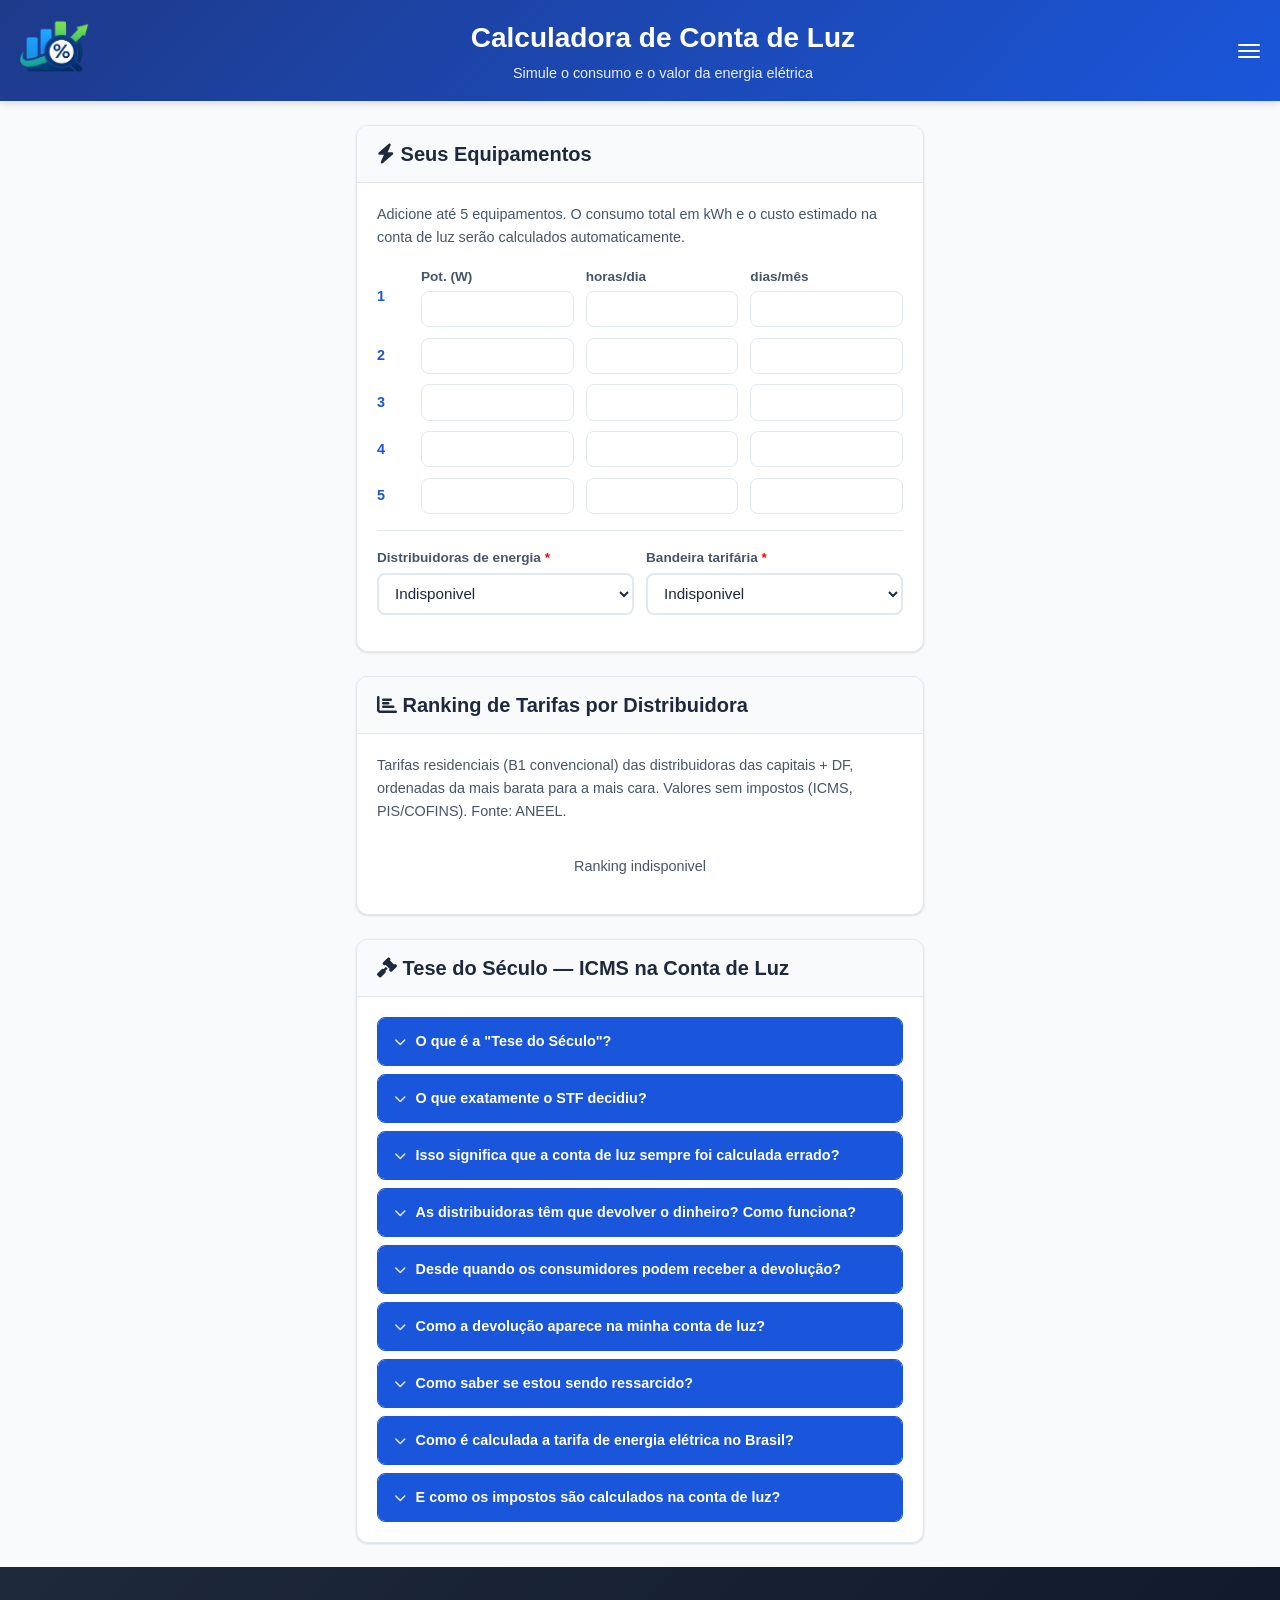
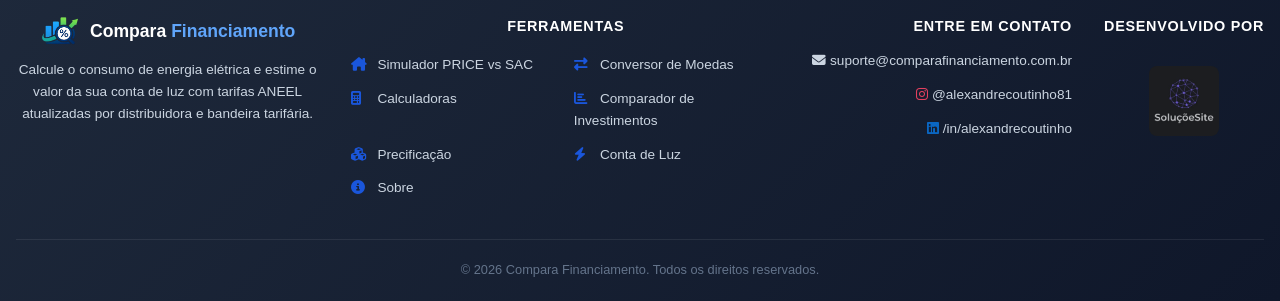
==== commit 482da2b6: "erro de carregamento so aparece ao calcular, labels atualizadas, FAQ removidos" ====
--- a/calculadora-conta-de-luz.html
+++ b/calculadora-conta-de-luz.html
@@ -119,16 +119,16 @@
           <div class="luz-result-flex">
             <div class="luz-result-box" style="background:linear-gradient(135deg,#fef2f2,#fee2e2);border-color:#fca5a5;">
               <h3>Valor c/ Impostos<br>(Método Antigo)</h3>
+              <div class="subtexto" style="font-size:0.75rem;margin-top:0.25rem;color:var(--text-secondary);" id="luz-result-consumo-antigo"></div>
               <div class="valor" style="color:#dc2626;" id="luz-result-valor-com-impostos">R$ 0,00</div>
               <div class="subtexto" id="luz-result-aliquotas"></div>
-              <div class="subtexto" style="font-size:0.75rem;margin-top:0.25rem;color:var(--text-secondary);" id="luz-result-consumo-antigo"></div>
               <div class="subtexto" style="font-size:0.7rem;margin-top:0.25rem;color:var(--text-secondary);">ICMS incluso na base do PIS/COFINS<br>(metodologia anterior à Tese do Século).</div>
             </div>
             <div class="luz-result-box" style="background:linear-gradient(135deg,#fefce8,#fef9c3);border-color:#facc15;">
               <h3>Valor c/ Impostos<br>(Correto)</h3>
+              <div class="subtexto" style="font-size:0.75rem;margin-top:0.25rem;color:var(--text-secondary);" id="luz-result-consumo-correto"></div>
               <div class="valor" style="color:#a16207;" id="luz-result-valor-correto">R$ 0,00</div>
               <div class="subtexto" id="luz-result-aliquotas-correto"></div>
-              <div class="subtexto" style="font-size:0.75rem;margin-top:0.25rem;color:var(--text-secondary);" id="luz-result-consumo-correto"></div>
               <div class="subtexto" style="font-size:0.7rem;margin-top:0.25rem;color:var(--text-secondary);">PIS/COFINS calculados antes do ICMS<br>(conforme STF Tema 69).</div>
             </div>
           </div>
@@ -188,10 +188,7 @@
           <strong>4. Ações judiciais individuais</strong> — Se você ou seu advogado ingressaram com uma ação própria pedindo a devolução dos valores, o ressarcimento pode vir por depósito judicial ou ordem de compensação destacada na fatura, e aí sim aparecerá discriminado.</p>
           <p>Na dúvida, entre em contato com a ouvidoria da sua distribuidora ou com a ANEEL (telefone 167) para obter informações sobre como os créditos tributários estão sendo aplicados na sua conta.</p>
         </details>
-        <details class="faq-item" name="faq-luz">
-          <summary>Quanto a ANEEL já devolveu e qual o impacto atual?</summary>
-          <p>De acordo com dados de 2026, a ANEEL já devolveu aproximadamente <strong>R$ 53,21 bilhões</strong> aos consumidores até dezembro de 2025, considerando os processos tarifários de distribuidoras e permissionárias de energia elétrica. O valor inclui devoluções feitas por meio de revisões tarifárias extraordinárias previstas na Lei 14.385/2022. A título de comparação, só em 2025 foram descontados cerca de <strong>R$ 5 bilhões</strong>. O impacto médio na tarifa varia conforme a distribuidora e a região, mas representa uma redução de alguns pontos percentuais no valor final da conta de luz.</p>
-        </details>
+
         <details class="faq-item" name="faq-luz">
           <summary>Como é calculada a tarifa de energia elétrica no Brasil?</summary>
           <p>A tarifa de energia é composta por três grandes blocos de custos, definidos e regulados pela ANEEL:</p>
@@ -211,10 +208,7 @@
           <p>Antes da "Tese do Século", o PIS/COFINS era calculado incluindo o ICMS na base — ou seja, o contribuinte pagava <strong>PIS e COFINS sobre o valor do ICMS</strong>, um "imposto sobre imposto" que a decisão do STF declarou ilegal.</p>
           <p>Importante: o ICMS da energia elétrica tem alíquotas diferenciadas por estado, geralmente <strong>mais altas</strong> que o ICMS geral — variando de 17% a 30% dependendo da UF.</p>
         </details>
-        <details class="faq-item" name="faq-luz">
-          <summary>Esta calculadora considera esses impostos?</summary>
-          <p>Atualmente a calculadora exibe os <strong>valores sem impostos</strong> (base pura: TE + TUSD + bandeira). Futuramente pretendemos adicionar a opção de visualizar o valor estimado com os tributos incidentes (ICMS, PIS/COFINS), utilizando as alíquotas de cada estado — respeitando o cálculo correto determinado pela "Tese do Século": PIS/COFINS sobre base sem ICMS, e ICMS "por dentro" sobre o total. Consulte a FAQ sobre "Como é calculada a tarifa" acima para entender a fórmula completa.</p>
-        </details>
+
       </div>
     </section>
   </main>
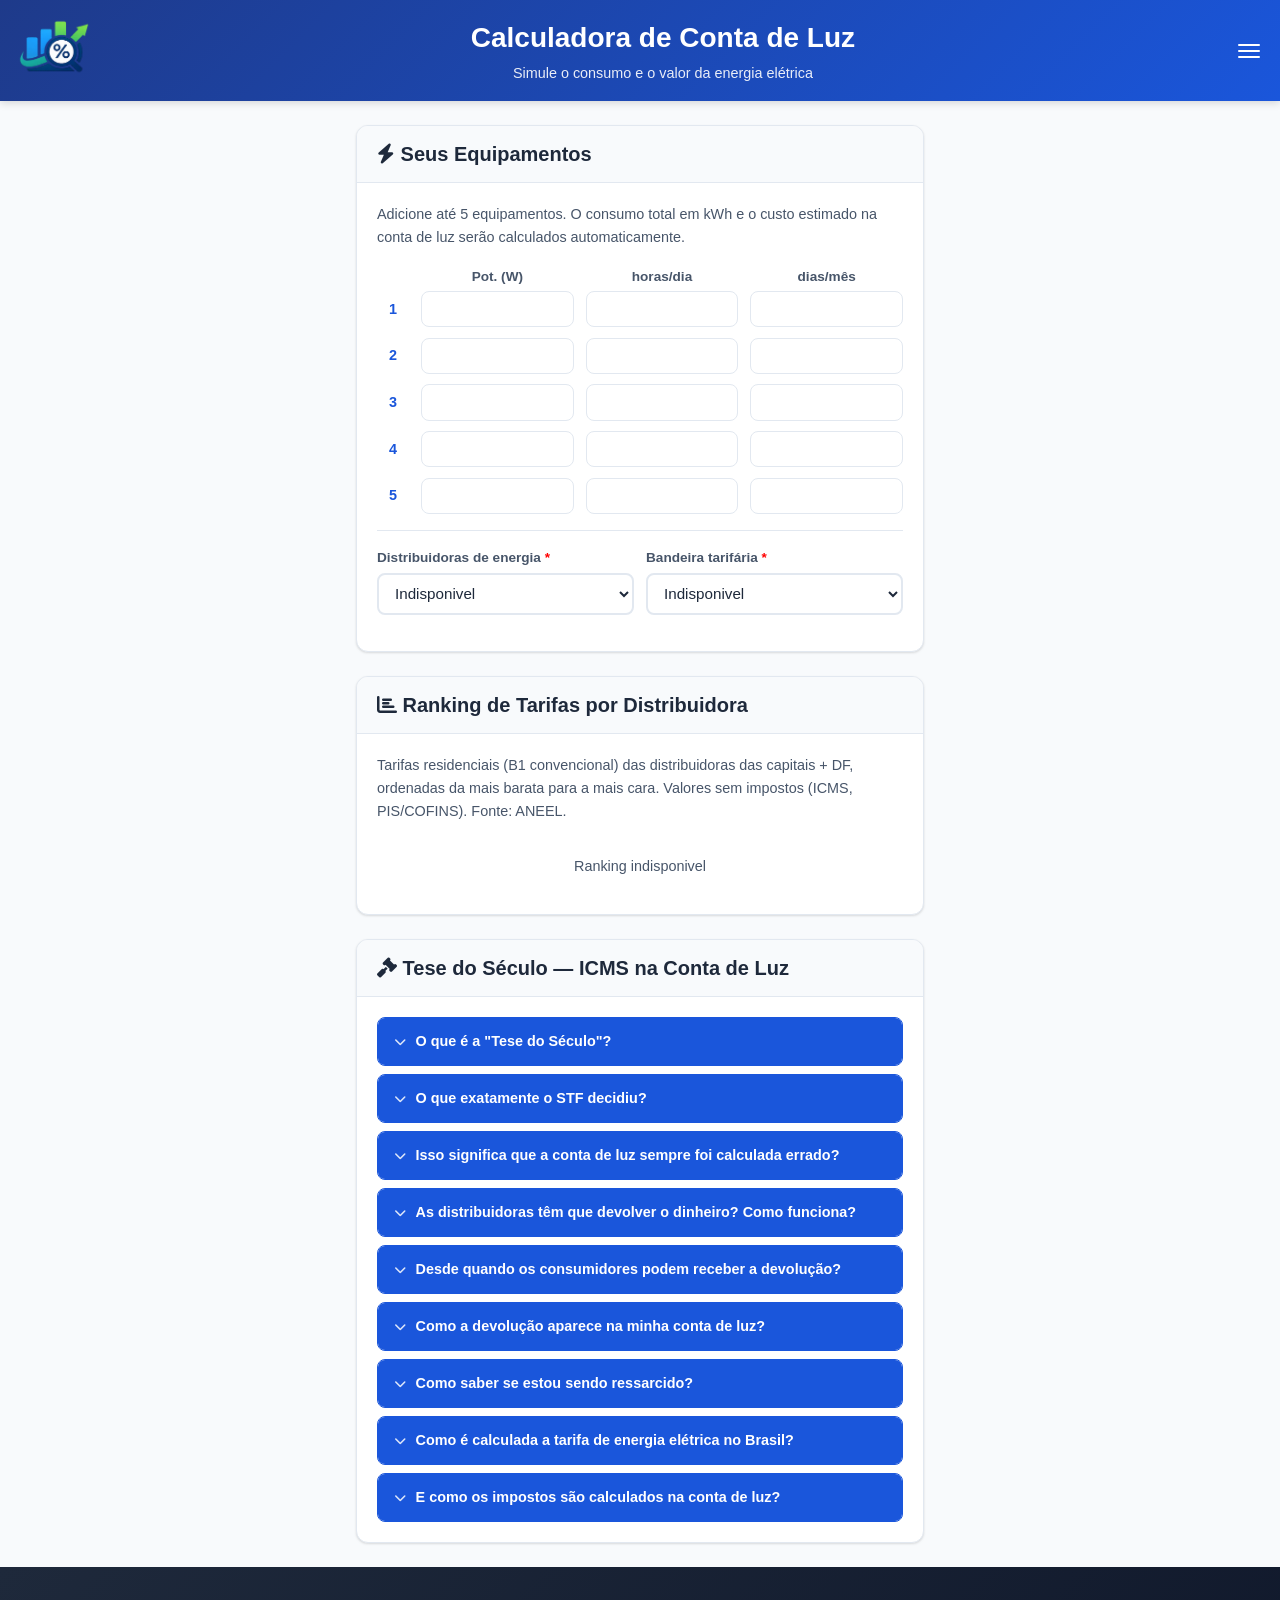
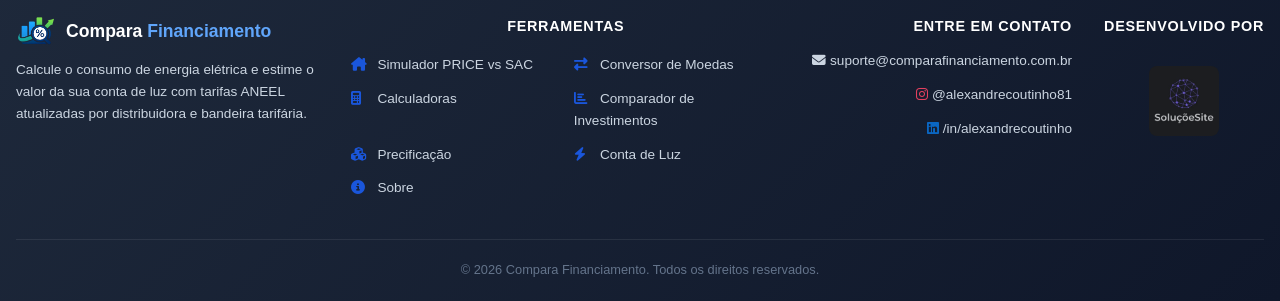
==== commit 35825b62: "corrige nav hamburguer" ====
--- a/calculadora-conta-de-luz.html
+++ b/calculadora-conta-de-luz.html
@@ -63,10 +63,8 @@
       </button>
       <nav class="header__nav" id="header-nav">
         <a href="sobre">Sobre</a>
-        <a href="/#price">Price</a>
-        <a href="/#sac">Sac</a>
+        <a href="/#price">Price e Sac</a>
         <a href="conversor-moedas">Conversor Moeda</a>
-        <a href="calculadoras">Calculadoras</a>
         <a href="calculadoras#taxa">Conversor de taxa de juros</a>
         <a href="calculadoras#correcao">Correção monetária</a>
         <a href="calculadoras#porcentagem">Porcentagem</a>
@@ -76,7 +74,6 @@
         <a href="calculadora-conta-de-luz" class="nav--active">Conta de Luz</a>
         <a href="calculadora-precificacao">Precificação</a>
         <a href="comparador-investimentos">Investimentos</a>
-        <a href="/#faq">FAQ</a>
         <a href="/#depoimentos">Depoimentos</a>
       </nav>
     </div>
--- a/css/styles.min.css
+++ b/css/styles.min.css
@@ -1 +1 @@
-:root{--primary:#1a56db;--primary-light:#e8effd;--price-color:#1a56db;--sac-color:#059669;--bg:#f8fafc;--bg-alt:#f1f5f9;--card-bg:#ffffff;--text:#1e293b;--text-secondary:#475569;--border:#e2e8f0;--radius:12px;--shadow:0 1px 3px rgba(0,0,0,0.08),0 1px 2px rgba(0,0,0,0.06);--shadow-lg:0 4px 6px rgba(0,0,0,0.07),0 10px 15px rgba(0,0,0,0.05);--font:-apple-system,BlinkMacSystemFont,'Segoe UI',Roboto,sans-serif}*,*::before,*::after{box-sizing:border-box;margin:0;padding:0}body{font-family:var(--font);background:var(--bg);color:var(--text);line-height:1.6;min-height:100vh;display:flex;flex-direction:column}.skip-link{position:absolute;top:-9999px;left:0;z-index:1000;padding:0.5rem 1rem;background:#fff;color:var(--primary);font-weight:700;font-size:0.9rem;text-decoration:none}.skip-link:focus{top:0;outline:3px solid var(--primary)}header{padding:1rem 1rem;background:linear-gradient(135deg,#1e3a8a,#1a56db);color:#fff;position:sticky;top:0;z-index:100;box-shadow:0 2px 8px rgba(0,0,0,0.15)}.header__content{max-width:1500px;margin:0 auto;display:grid;grid-template-columns:auto 1fr auto;grid-template-rows:auto;gap:0.5rem 1rem;align-items:center}.header__brand{display:contents}.header__logo{grid-column:1;grid-row:1;height:60px;width:auto}.header__brand-text{grid-column:2;grid-row:1;text-align:center;display:block;align-self:center;overflow:hidden}.header__brand h1{font-size:1.75rem;margin-bottom:0.1rem}.mobile-break{display:inline}.header__brand p{font-size:0.9rem;opacity:0.9}main{flex:1;max-width:1500px;margin:0 auto;padding:1.5rem 1rem;width:100%;display:grid;grid-template-columns:minmax(0,440px);justify-content:center;gap:1.5rem}@media (min-width:992px){main{grid-template-columns:minmax(0,440px) minmax(0,440px)}}.card-comparativo{grid-column:1 / -1}.card-visao-rapida{grid-column:1 / -1;background:linear-gradient(135deg,#e8effd,#f0fdf4);border:1.5px solid #c7d2fe}.card-visao-rapida__body{display:flex;align-items:center;justify-content:space-between;gap:1rem;flex-wrap:wrap}.card-visao-rapida__texto{font-size:0.95rem;line-height:1.5}.card-visao-rapida__texto strong{color:var(--primary);display:block}.card-visao-rapida__texto span{color:var(--text-secondary);font-size:0.85rem}.btn-visao-rapida{padding:0.6rem 1.5rem;border:none;border-radius:8px;background:var(--primary);color:#fff;font-size:0.85rem;font-weight:700;cursor:pointer;transition:background 0.2s,transform 0.1s;white-space:nowrap;line-height:1.3}.btn-visao-rapida:hover{background:#1e40af;transform:scale(1.03)}.btn-visao-rapida small{display:block;font-weight:400;font-size:0.75rem;opacity:0.85}.grafico-wrapper--comparativo{height:300px}.card{background:var(--card-bg);border-radius:var(--radius);box-shadow:var(--shadow);border:1px solid var(--border);overflow:hidden;transition:box-shadow 0.2s}.card:hover{box-shadow:var(--shadow-lg)}.card-header{padding:0.75rem 1.25rem;background:var(--bg);border-bottom:1px solid var(--border)}.card-header__inner{display:flex;justify-content:center;align-items:center;gap:0.75rem}.card-header h2{font-size:1.25rem;font-weight:800}.card-body{padding:1.25rem}.campo{min-width:0}.campo label{display:block;font-size:0.85rem;font-weight:600;color:var(--text-secondary);margin-bottom:0.25rem}.campo input{width:100%;padding:0.6rem 0.75rem;border:1.5px solid var(--border);border-radius:8px;font-size:0.8rem;font-family:var(--font);color:var(--text);background:#fff;transition:border-color 0.2s;outline:none}.campo input::placeholder{font-size:0.8rem}.campo input:focus{border-color:var(--primary);box-shadow:0 0 0 3px rgba(26,86,219,0.12)}.rate-row{display:flex;gap:0.75rem}.rate-row .campo{flex:1}.btn-calcular{padding:0.5rem 1.25rem;border:none;border-radius:8px;background:var(--primary);color:#fff;font-size:0.85rem;font-weight:700;cursor:pointer;transition:background 0.2s,transform 0.1s}.btn-calcular:hover{background:#1e40af}.btn-calcular:active{transform:scale(0.97)}.resultado{margin-top:1rem}.resultado[hidden]{display:none}.sticky-summary{position:sticky;top:0;z-index:10;background:var(--card-bg);padding:1rem 0 0;display:grid;grid-template-columns:repeat(3,1fr);gap:0.5rem}.sticky-summary[hidden]{display:none}.resumo{display:grid;grid-template-columns:repeat(3,1fr);gap:0.5rem;margin-bottom:0.75rem}.resumo-item{background:var(--bg);padding:0.6rem 0.5rem;border-radius:6px;text-align:center}.resumo-item .rotulo{display:block;font-size:0.7rem;color:var(--text-secondary);text-transform:uppercase;letter-spacing:0.04em}.resumo-item .valor{display:block;font-size:1rem;font-weight:700;margin-top:0.15rem}.resumo-item .valor.destaque{color:var(--primary)}.grafico-wrapper{position:relative;height:220px;margin-bottom:0.75rem}.tabela-wrapper{overflow:auto;-webkit-overflow-scrolling:touch;border:1px solid var(--border);border-radius:8px;max-height:420px}table{width:100%;border-collapse:collapse;font-size:0.78rem;white-space:nowrap}th,td{padding:0.4rem 0.5rem;text-align:right;border-bottom:1px solid var(--border)}th{background:var(--bg);font-weight:600;font-size:0.7rem;color:var(--text-secondary);text-transform:uppercase;letter-spacing:0.03em;position:sticky;top:0}td:first-child,th:first-child{text-align:center}tr:last-child td{border-bottom:none}tr:hover td{background:#f1f5f9}.acoes{display:flex;gap:0.75rem;flex-wrap:wrap;margin-top:1rem}.btn-pdf,.btn-copiar{padding:0.5rem 1rem;border:1.5px solid var(--border);border-radius:8px;background:#fff;font-size:0.85rem;font-weight:600;color:var(--text);cursor:pointer;transition:all 0.2s}.btn-pdf:hover,.btn-copiar:hover{border-color:var(--primary);background:var(--primary-light);color:var(--primary)}footer{margin-top:auto}.footer{background:linear-gradient(135deg,#1e293b,#0f172a);color:#cbd5e1;padding:3rem 1rem 0}.footer__content{max-width:1500px;margin:0 auto;display:grid;grid-template-columns:1fr;gap:2rem}@media (min-width:768px){.footer__content{grid-template-columns:auto minmax(300px,440px) auto auto}.footer__brand .footer__logo{justify-content:center}.footer__desc{text-align:center}}@media (min-width:768px){.footer__dev{display:flex;flex-direction:column;align-items:flex-end;text-align:right;justify-self:end}}.footer__logo{display:flex;align-items:center;gap:0.6rem;font-size:1.1rem;font-weight:700;color:#fff;margin-bottom:0.75rem}.footer__logo-img{height:32px;width:auto}.footer__logo span span{color:#60a5fa}.footer__desc{font-size:0.85rem;line-height:1.6;max-width:360px}.footer__email{font-size:0.85rem}.footer__email:first-of-type{margin-top:-1rem}.footer__email a{color:#cbd5e1;text-decoration:none;transition:color 0.2s}.footer__email a:hover{color:#fff;text-decoration:underline}.footer h4{color:#fff;font-size:0.9rem;font-weight:700;text-transform:uppercase;letter-spacing:0.05em;margin-bottom:1rem}.footer__info li{margin-bottom:0.5rem;font-size:0.85rem}.footer__dev{display:flex;flex-direction:column;align-items:center;gap:0.75rem;text-align:center}.footer__dev-logo{height:70px;width:auto;border-radius:8px;opacity:0.85;transition:opacity 0.2s}.footer__dev-logo:hover{opacity:1}.footer__dev a{display:block}.footer__afiliado{display:flex;flex-direction:column;align-items:center;gap:0.75rem;text-align:center}@media (min-width:768px){.footer__afiliado{align-items:flex-end;text-align:right}}.footer__info{text-align:center}.footer__info ul{list-style:none;padding:0;margin:0;display:grid;grid-template-columns:1fr 1fr;gap:0.25rem 1rem;text-align:left}.footer__info li i{width:1.1rem;color:var(--primary);margin-right:0.3rem}.footer .fa-instagram{color:#E4405F}.footer .fa-linkedin{color:#0A66C2}.footer__bottom{border-top:1px solid rgba(255,255,255,0.08);margin-top:2rem;padding:1.25rem 1rem;text-align:center;font-size:0.8rem;color:#64748b;display:flex;flex-direction:column;gap:0.25rem}@media (min-width:768px){.footer__bottom{flex-direction:row;justify-content:center;gap:1.5rem}}.fale-conosco_bnt{display:inline-flex;align-items:center;gap:0.4rem;padding:0.45rem 1rem;background:#ff7a30;color:#fff;font-size:0.8rem;font-weight:700;border:none;border-radius:8px;text-decoration:none;transition:background 0.2s,transform 0.1s;white-space:nowrap}.fale-conosco_bnt:hover{background:#ff6a14;transform:scale(1.03);color:#fff}.card-banner{display:flex;align-items:center;justify-content:center;gap:0.5rem}.card-body .card-banner{margin-top:1rem}.card-banner__texto{font-size:0.8rem;color:var(--text-secondary)}.card-banner__btn{display:inline-flex;align-items:center;justify-content:center;padding:0.35rem 0.85rem;background:#ff7a30;color:#fff;font-size:0.75rem;font-weight:700;border:none;border-radius:6px;cursor:pointer;white-space:nowrap;transition:background 0.2s,transform 0.1s}.card-banner__btn:hover{background:#ff6a14;transform:scale(1.03)}.header__nav{display:none;position:absolute;top:100%;right:0;min-width:200px;max-height:calc(100vh - 100%);overflow-y:auto;background:linear-gradient(135deg,#1e3a8a,#1a56db);flex-direction:column;padding:0.5rem 1rem 1rem;box-shadow:0 4px 8px rgba(0,0,0,0.15);z-index:200}.header__nav--open{display:flex}.header__nav a{color:rgba(255,255,255,0.85);text-decoration:none;font-size:0.9rem;font-weight:600;padding:0.5rem 0.75rem;border-bottom:1px solid rgba(255,255,255,0.1);border-radius:0;transition:background 0.2s,color 0.2s}.header__nav a:last-child{border-bottom:none}.header__nav a:hover{background:rgba(255,255,255,0.15);color:#fff}.toast{position:fixed;bottom:24px;left:50%;transform:translateX(-50%);background:#1e293b;color:#fff;padding:10px 24px;border-radius:8px;font-size:0.9rem;font-weight:600;z-index:9999;box-shadow:0 4px 12px rgba(0,0,0,0.25);transition:opacity 0.3s;opacity:1}.toast--fade{opacity:0}.header__hamburger{grid-column:3;grid-row:1;display:flex;flex-direction:column;gap:4px;background:none;border:none;cursor:pointer;padding:4px;justify-self:end;align-self:center}.header__hamburger span{display:block;width:22px;height:2px;background:#fff;border-radius:2px;transition:transform 0.2s,opacity 0.2s}.header__hamburger[aria-expanded="true"] span:nth-child(1){transform:translateY(6px) rotate(45deg)}.header__hamburger[aria-expanded="true"] span:nth-child(2){opacity:0}.header__hamburger[aria-expanded="true"] span:nth-child(3){transform:translateY(-6px) rotate(-45deg)}@media (max-width:767px){.mobile-break{display:inline}header{padding:0.75rem 0.75rem}.header__logo{height:40px}.header__brand h1{font-size:1.1rem}.header__brand p{font-size:0.6rem;display:block;opacity:0.8}.header__content{gap:0.35rem 0.5rem}.fale-conosco_bnt{justify-content:center;min-width:0;line-height:1.2}.card-visao-rapida__body{flex-direction:column;text-align:center;align-items:center}.btn-visao-rapida{white-space:normal;width:100%}.header__nav a{font-size:0.9rem;padding:0.5rem 0.6rem}.card .card-header__inner{flex-wrap:wrap}.footer__content{grid-template-columns:1fr;justify-items:start;text-align:left}.footer__content > div{width:100%;display:flex;flex-direction:column;align-items:flex-start;text-align:left}.footer__logo{justify-content:flex-start;text-align:left}.footer__desc{max-width:24rem;text-align:left}.footer__email{margin-top:0;text-align:left;overflow-wrap:anywhere}.footer__info ul{display:block;width:100%;text-align:left !important}.footer__info li{display:flex;flex-direction:column;justify-content:flex-start;align-items:flex-start;gap:0.25rem;text-align:left}.footer__info li i{display:none}.footer h4{width:100%;text-align:left}.footer__content > .footer__dev{align-items:flex-start;text-align:left}.footer__content > .footer__dev h4{text-align:left}.grafico-wrapper{height:180px}.resumo{grid-template-columns:1fr 1fr}.sticky-summary{grid-template-columns:1fr}.resumo-item .valor{font-size:0.9rem}table{font-size:0.72rem}th,td{padding:0.3rem 0.4rem}}@media (max-width:400px){.rate-row{flex-direction:column;gap:0.5rem}.resumo{grid-template-columns:1fr}}.star-rating{display:flex;gap:4px;margin-top:0.25rem;font-size:1.4rem;cursor:pointer}.star-rating i{color:#d1d5db;transition:color 0.15s}.star-rating i.active{color:#f59e0b}.modal-overlay{position:fixed;inset:0;z-index:1000;background:rgba(0,0,0,0.5);display:flex;align-items:center;justify-content:center;padding:1rem}.modal-overlay[hidden]{display:none}.modal{background:#fff;border-radius:var(--radius);padding:2rem;width:100%;max-width:440px;position:relative;max-height:90vh;overflow-y:auto}.modal__close{position:absolute;top:0.75rem;right:1rem;background:none;border:none;font-size:1.5rem;cursor:pointer;color:var(--text-secondary);line-height:1}.modal h3{font-size:1.25rem;margin-bottom:0.25rem}.modal__sub{font-size:0.85rem;color:var(--text-secondary);margin-bottom:1.25rem}.modal form label{display:block;margin-bottom:0.75rem;font-size:0.8rem;font-weight:600;color:var(--text-secondary)}.modal form input,.modal form select,.modal form textarea{display:block;width:100%;margin-top:0.25rem;padding:0.55rem 0.75rem;border:1.5px solid var(--border);border-radius:8px;font-size:0.95rem;font-family:var(--font);color:var(--text);outline:none;transition:border-color 0.2s}.modal form input:focus,.modal form select:focus,.modal form textarea:focus{border-color:var(--primary)}.modal__submit{width:100%;padding:0.65rem;margin-top:0.5rem;border:none;border-radius:8px;background:var(--primary);color:#fff;font-size:1rem;font-weight:700;cursor:pointer;transition:background 0.2s}.modal__submit:hover{background:#1e40af}.modal__submit:disabled{opacity:0.6;cursor:not-allowed}.lgpd-notice{margin-top:0.75rem;font-size:0.7rem;color:var(--text-secondary);text-align:center;line-height:1.4}.card-faq{grid-column:1 / -1}.faq-list{display:flex;flex-direction:column;gap:0.5rem}.faq-item{border:1px solid var(--primary);border-radius:8px;overflow:hidden}.faq-item summary{padding:0.75rem 1rem;font-weight:700;font-size:0.9rem;cursor:pointer;background:var(--primary);color:#fff;transition:background 0.2s;list-style:none}.faq-item summary::-webkit-details-marker{display:none}.faq-item summary::before{content:"\f078";font-family:"Font Awesome 6 Free";font-weight:900;font-size:0.75rem;margin-right:0.6rem;color:rgba(255,255,255,0.85);transition:transform 0.2s}.faq-item[open] summary::before{transform:rotate(180deg)}.faq-item summary:hover{background:#1d4ed8}.faq-item p{padding:0.75rem 1rem;font-size:0.85rem;line-height:1.6;color:var(--text);margin:0;border-top:1px solid rgba(255,255,255,0.15);background:var(--primary-light)}.card-depoimentos{grid-column:1 / -1}.depoimentos-grid{display:grid;grid-template-columns:1fr 1fr;gap:1rem}@media (max-width:767px){.depoimentos-grid{grid-template-columns:1fr}}.depoimento-card{background:var(--bg);border:1px solid var(--border);border-radius:8px;padding:1.25rem;display:flex;flex-direction:column;gap:0.75rem}.depoimento__stars{color:#f59e0b;font-size:0.85rem;letter-spacing:2px}.depoimento__texto{font-size:0.9rem;line-height:1.6;color:var(--text);font-style:italic;margin:0}.depoimento__autor{display:flex;flex-direction:column}.depoimento__autor strong{font-size:0.85rem}.depoimento__autor span{font-size:0.75rem;color:var(--text-secondary)}.depoimento__economia{font-size:0.8rem;color:var(--text-secondary);padding-top:0.5rem;border-top:1px solid var(--border)}.depoimento__economia i{font-size:0.6rem;vertical-align:middle}.depoimentos-cta{text-align:center;margin-top:1.5rem}.btn-depoimento{padding:0.6rem 1.5rem;border:1.5px solid var(--border);border-radius:8px;background:#fff;font-size:0.85rem;font-weight:700;color:var(--text);cursor:pointer;transition:all 0.2s}.btn-depoimento:hover{border-color:var(--primary);background:var(--primary-light);color:var(--primary)}+:root{--primary:#1a56db;--primary-light:#e8effd;--price-color:#1a56db;--sac-color:#059669;--bg:#f8fafc;--bg-alt:#f1f5f9;--card-bg:#ffffff;--text:#1e293b;--text-secondary:#475569;--border:#e2e8f0;--radius:12px;--shadow:0 1px 3px rgba(0,0,0,0.08),0 1px 2px rgba(0,0,0,0.06);--shadow-lg:0 4px 6px rgba(0,0,0,0.07),0 10px 15px rgba(0,0,0,0.05);--font:-apple-system,BlinkMacSystemFont,'Segoe UI',Roboto,sans-serif}*,*::before,*::after{box-sizing:border-box;margin:0;padding:0}body{font-family:var(--font);background:var(--bg);color:var(--text);line-height:1.6;min-height:100vh;display:flex;flex-direction:column}.skip-link{position:absolute;top:-9999px;left:0;z-index:1000;padding:0.5rem 1rem;background:#fff;color:var(--primary);font-weight:700;font-size:0.9rem;text-decoration:none}.skip-link:focus{top:0;outline:3px solid var(--primary)}header{padding:1rem 1rem;background:linear-gradient(135deg,#1e3a8a,#1a56db);color:#fff;position:sticky;top:0;z-index:100;box-shadow:0 2px 8px rgba(0,0,0,0.15)}.header__content{max-width:1500px;margin:0 auto;display:grid;grid-template-columns:auto 1fr auto;grid-template-rows:auto;gap:0.5rem 1rem;align-items:center}.header__brand{display:contents}.header__logo{grid-column:1;grid-row:1;height:60px;width:auto}.header__brand-text{grid-column:2;grid-row:1;text-align:center;display:block;align-self:center;overflow:hidden}.header__brand h1{font-size:1.75rem;margin-bottom:0.1rem}.mobile-break{display:inline}.header__brand p{font-size:0.9rem;opacity:0.9}main{flex:1;max-width:1500px;margin:0 auto;padding:1.5rem 1rem;width:100%;display:grid;grid-template-columns:minmax(0,440px);justify-content:center;gap:1.5rem}@media (min-width:992px){main{grid-template-columns:minmax(0,440px) minmax(0,440px)}}.card-comparativo{grid-column:1 / -1}.card-visao-rapida{grid-column:1 / -1;background:linear-gradient(135deg,#e8effd,#f0fdf4);border:1.5px solid #c7d2fe}.card-visao-rapida__body{display:flex;align-items:center;justify-content:space-between;gap:1rem;flex-wrap:wrap}.card-visao-rapida__texto{font-size:0.95rem;line-height:1.5}.card-visao-rapida__texto strong{color:var(--primary);display:block}.card-visao-rapida__texto span{color:var(--text-secondary);font-size:0.85rem}.btn-visao-rapida{padding:0.6rem 1.5rem;border:none;border-radius:8px;background:var(--primary);color:#fff;font-size:0.85rem;font-weight:700;cursor:pointer;transition:background 0.2s,transform 0.1s;white-space:nowrap;line-height:1.3}.btn-visao-rapida:hover{background:#1e40af;transform:scale(1.03)}.btn-visao-rapida small{display:block;font-weight:400;font-size:0.75rem;opacity:0.85}.grafico-wrapper--comparativo{height:300px}.card{background:var(--card-bg);border-radius:var(--radius);box-shadow:var(--shadow);border:1px solid var(--border);overflow:hidden;transition:box-shadow 0.2s}.card:hover{box-shadow:var(--shadow-lg)}.card-header{padding:0.75rem 1.25rem;background:var(--bg);border-bottom:1px solid var(--border)}.card-header__inner{display:flex;justify-content:center;align-items:center;gap:0.75rem}.card-header h2{font-size:1.25rem;font-weight:800}.card-body{padding:1.25rem}.campo{min-width:0}.campo label{display:block;font-size:0.85rem;font-weight:600;color:var(--text-secondary);margin-bottom:0.25rem}.campo input{width:100%;padding:0.6rem 0.75rem;border:1.5px solid var(--border);border-radius:8px;font-size:0.8rem;font-family:var(--font);color:var(--text);background:#fff;transition:border-color 0.2s;outline:none}.campo input::placeholder{font-size:0.8rem}.campo input:focus{border-color:var(--primary);box-shadow:0 0 0 3px rgba(26,86,219,0.12)}.rate-row{display:flex;gap:0.75rem}.rate-row .campo{flex:1}.btn-calcular{padding:0.5rem 1.25rem;border:none;border-radius:8px;background:var(--primary);color:#fff;font-size:0.85rem;font-weight:700;cursor:pointer;transition:background 0.2s,transform 0.1s}.btn-calcular:hover{background:#1e40af}.btn-calcular:active{transform:scale(0.97)}.resultado{margin-top:1rem}.resultado[hidden]{display:none}.sticky-summary{position:sticky;top:0;z-index:10;background:var(--card-bg);padding:1rem 0 0;display:grid;grid-template-columns:repeat(3,1fr);gap:0.5rem}.sticky-summary[hidden]{display:none}.resumo{display:grid;grid-template-columns:repeat(3,1fr);gap:0.5rem;margin-bottom:0.75rem}.resumo-item{background:var(--bg);padding:0.6rem 0.5rem;border-radius:6px;text-align:center}.resumo-item .rotulo{display:block;font-size:0.7rem;color:var(--text-secondary);text-transform:uppercase;letter-spacing:0.04em}.resumo-item .valor{display:block;font-size:1rem;font-weight:700;margin-top:0.15rem}.resumo-item .valor.destaque{color:var(--primary)}.grafico-wrapper{position:relative;height:220px;margin-bottom:0.75rem}.tabela-wrapper{overflow:auto;-webkit-overflow-scrolling:touch;border:1px solid var(--border);border-radius:8px;max-height:420px}table{width:100%;border-collapse:collapse;font-size:0.78rem;white-space:nowrap}th,td{padding:0.4rem 0.5rem;text-align:right;border-bottom:1px solid var(--border)}th{background:var(--bg);font-weight:600;font-size:0.7rem;color:var(--text-secondary);text-transform:uppercase;letter-spacing:0.03em;position:sticky;top:0}td:first-child,th:first-child{text-align:center}tr:last-child td{border-bottom:none}tr:hover td{background:#f1f5f9}.acoes{display:flex;gap:0.75rem;flex-wrap:wrap;margin-top:1rem}.btn-pdf,.btn-copiar{padding:0.5rem 1rem;border:1.5px solid var(--border);border-radius:8px;background:#fff;font-size:0.85rem;font-weight:600;color:var(--text);cursor:pointer;transition:all 0.2s}.btn-pdf:hover,.btn-copiar:hover{border-color:var(--primary);background:var(--primary-light);color:var(--primary)}footer{margin-top:auto}.footer{background:linear-gradient(135deg,#1e293b,#0f172a);color:#cbd5e1;padding:3rem 1rem 0}.footer__content{max-width:1500px;margin:0 auto;display:grid;grid-template-columns:1fr;gap:2rem}@media (min-width:768px){.footer__content{grid-template-columns:auto minmax(300px,440px) auto auto}.footer__brand{justify-self:start;text-align:left}.footer__brand .footer__logo{justify-content:flex-start}.footer__desc{text-align:left}}@media (min-width:768px){.footer__dev{display:flex;flex-direction:column;align-items:flex-end;text-align:right;justify-self:end}}.footer__logo{display:flex;align-items:center;gap:0.6rem;font-size:1.1rem;font-weight:700;color:#fff;margin-bottom:0.75rem}.footer__logo-img{height:32px;width:auto}.footer__logo span span{color:#60a5fa}.footer__desc{font-size:0.85rem;line-height:1.6;max-width:360px}.footer__email{font-size:0.85rem}.footer__email:first-of-type{margin-top:-1rem}.footer__email a{color:#cbd5e1;text-decoration:none;transition:color 0.2s}.footer__email a:hover{color:#fff;text-decoration:underline}.footer h4{color:#fff;font-size:0.9rem;font-weight:700;text-transform:uppercase;letter-spacing:0.05em;margin-bottom:1rem}.footer__info li{margin-bottom:0.5rem;font-size:0.85rem}.footer__dev{display:flex;flex-direction:column;align-items:center;gap:0.75rem;text-align:center}.footer__dev-logo{height:70px;width:auto;border-radius:8px;opacity:0.85;transition:opacity 0.2s}.footer__dev-logo:hover{opacity:1}.footer__dev a{display:block}.footer__afiliado{display:flex;flex-direction:column;align-items:center;gap:0.75rem;text-align:center}@media (min-width:768px){.footer__afiliado{align-items:flex-end;text-align:right}}.footer__info{text-align:center}.footer__info ul{list-style:none;padding:0;margin:0;display:grid;grid-template-columns:1fr 1fr;gap:0.25rem 1rem;text-align:left}.footer__info li i{width:1.1rem;color:var(--primary);margin-right:0.3rem}.footer .fa-instagram{color:#E4405F}.footer .fa-linkedin{color:#0A66C2}.footer__bottom{border-top:1px solid rgba(255,255,255,0.08);margin-top:2rem;padding:1.25rem 1rem;text-align:center;font-size:0.8rem;color:#64748b;display:flex;flex-direction:column;gap:0.25rem}@media (min-width:768px){.footer__bottom{flex-direction:row;justify-content:center;gap:1.5rem}}.fale-conosco_bnt{display:inline-flex;align-items:center;gap:0.4rem;padding:0.45rem 1rem;background:#ff7a30;color:#fff;font-size:0.8rem;font-weight:700;border:none;border-radius:8px;text-decoration:none;transition:background 0.2s,transform 0.1s;white-space:nowrap}.fale-conosco_bnt:hover{background:#ff6a14;transform:scale(1.03);color:#fff}.card-banner{display:flex;align-items:center;justify-content:center;gap:0.5rem}.card-body .card-banner{margin-top:1rem}.card-banner__texto{font-size:0.8rem;color:var(--text-secondary)}.card-banner__btn{display:inline-flex;align-items:center;justify-content:center;padding:0.35rem 0.85rem;background:#ff7a30;color:#fff;font-size:0.75rem;font-weight:700;border:none;border-radius:6px;cursor:pointer;white-space:nowrap;transition:background 0.2s,transform 0.1s}.card-banner__btn:hover{background:#ff6a14;transform:scale(1.03)}.header__nav{display:none;position:absolute;top:100%;right:0;min-width:200px;max-height:calc(100vh - 100%);overflow-y:auto;background:linear-gradient(135deg,#1e3a8a,#1a56db);flex-direction:column;padding:0.5rem 1rem 1rem;box-shadow:0 4px 8px rgba(0,0,0,0.15);z-index:200}.header__nav--open{display:flex}.header__nav a{color:rgba(255,255,255,0.85);text-decoration:none;font-size:0.9rem;font-weight:600;padding:0.5rem 0.75rem;border-bottom:1px solid rgba(255,255,255,0.1);border-radius:0;transition:background 0.2s,color 0.2s}.header__nav a:last-child{border-bottom:none}.header__nav a:hover{background:rgba(255,255,255,0.15);color:#fff}.toast{position:fixed;bottom:24px;left:50%;transform:translateX(-50%);background:#1e293b;color:#fff;padding:10px 24px;border-radius:8px;font-size:0.9rem;font-weight:600;z-index:9999;box-shadow:0 4px 12px rgba(0,0,0,0.25);transition:opacity 0.3s;opacity:1}.toast--fade{opacity:0}.header__hamburger{grid-column:3;grid-row:1;display:flex;flex-direction:column;gap:4px;background:none;border:none;cursor:pointer;padding:4px;justify-self:end;align-self:center}.header__hamburger span{display:block;width:22px;height:2px;background:#fff;border-radius:2px;transition:transform 0.2s,opacity 0.2s}.header__hamburger[aria-expanded="true"] span:nth-child(1){transform:translateY(6px) rotate(45deg)}.header__hamburger[aria-expanded="true"] span:nth-child(2){opacity:0}.header__hamburger[aria-expanded="true"] span:nth-child(3){transform:translateY(-6px) rotate(-45deg)}@media (max-width:767px){.mobile-break{display:inline}header{padding:0.75rem 0.75rem}.header__logo{height:40px}.header__brand h1{font-size:1.1rem}.header__brand p{font-size:0.6rem;display:block;opacity:0.8}.header__content{gap:0.35rem 0.5rem}.fale-conosco_bnt{justify-content:center;min-width:0;line-height:1.2}.card-visao-rapida__body{flex-direction:column;text-align:center;align-items:center}.btn-visao-rapida{white-space:normal;width:100%}.header__nav a{font-size:0.9rem;padding:0.5rem 0.6rem}.card .card-header__inner{flex-wrap:wrap}.footer__content{grid-template-columns:1fr;justify-items:start;text-align:left}.footer__content > div{width:100%;display:flex;flex-direction:column;align-items:flex-start;text-align:left}.footer__logo{justify-content:flex-start;text-align:left}.footer__desc{max-width:24rem;text-align:left}.footer__email{margin-top:0;text-align:left;overflow-wrap:anywhere}.footer__info ul{display:block;width:100%;text-align:left !important}.footer__info li{display:flex;flex-direction:column;justify-content:flex-start;align-items:flex-start;gap:0.25rem;text-align:left}.footer__info li i{display:none}.footer h4{width:100%;text-align:left}.footer__content > .footer__dev{align-items:flex-start;text-align:left}.footer__content > .footer__dev h4{text-align:left}.grafico-wrapper{height:180px}.resumo{grid-template-columns:1fr 1fr}.sticky-summary{grid-template-columns:1fr}.resumo-item .valor{font-size:0.9rem}table{font-size:0.72rem}th,td{padding:0.3rem 0.4rem}}@media (max-width:400px){.rate-row{flex-direction:column;gap:0.5rem}.resumo{grid-template-columns:1fr}}.star-rating{display:flex;gap:4px;margin-top:0.25rem;font-size:1.4rem;cursor:pointer}.star-rating i{color:#d1d5db;transition:color 0.15s}.star-rating i.active{color:#f59e0b}.modal-overlay{position:fixed;inset:0;z-index:1000;background:rgba(0,0,0,0.5);display:flex;align-items:center;justify-content:center;padding:1rem}.modal-overlay[hidden]{display:none}.modal{background:#fff;border-radius:var(--radius);padding:2rem;width:100%;max-width:440px;position:relative;max-height:90vh;overflow-y:auto}.modal__close{position:absolute;top:0.75rem;right:1rem;background:none;border:none;font-size:1.5rem;cursor:pointer;color:var(--text-secondary);line-height:1}.modal h3{font-size:1.25rem;margin-bottom:0.25rem}.modal__sub{font-size:0.85rem;color:var(--text-secondary);margin-bottom:1.25rem}.modal form label{display:block;margin-bottom:0.75rem;font-size:0.8rem;font-weight:600;color:var(--text-secondary)}.modal form input,.modal form select,.modal form textarea{display:block;width:100%;margin-top:0.25rem;padding:0.55rem 0.75rem;border:1.5px solid var(--border);border-radius:8px;font-size:0.95rem;font-family:var(--font);color:var(--text);outline:none;transition:border-color 0.2s}.modal form input:focus,.modal form select:focus,.modal form textarea:focus{border-color:var(--primary)}.modal__submit{width:100%;padding:0.65rem;margin-top:0.5rem;border:none;border-radius:8px;background:var(--primary);color:#fff;font-size:1rem;font-weight:700;cursor:pointer;transition:background 0.2s}.modal__submit:hover{background:#1e40af}.modal__submit:disabled{opacity:0.6;cursor:not-allowed}.lgpd-notice{margin-top:0.75rem;font-size:0.7rem;color:var(--text-secondary);text-align:center;line-height:1.4}.card-faq{grid-column:1 / -1}.faq-list{display:flex;flex-direction:column;gap:0.5rem}.faq-item{border:1px solid var(--primary);border-radius:8px;overflow:hidden}.faq-item summary{padding:0.75rem 1rem;font-weight:700;font-size:0.9rem;cursor:pointer;background:var(--primary);color:#fff;transition:background 0.2s;list-style:none}.faq-item summary::-webkit-details-marker{display:none}.faq-item summary::before{content:"\f078";font-family:"Font Awesome 6 Free";font-weight:900;font-size:0.75rem;margin-right:0.6rem;color:rgba(255,255,255,0.85);transition:transform 0.2s}.faq-item[open] summary::before{transform:rotate(180deg)}.faq-item summary:hover{background:#1d4ed8}.faq-item p{padding:0.75rem 1rem;font-size:0.85rem;line-height:1.6;color:var(--text);margin:0;border-top:1px solid rgba(255,255,255,0.15);background:var(--primary-light)}.card-depoimentos{grid-column:1 / -1}.depoimentos-grid{display:grid;grid-template-columns:1fr 1fr;gap:1rem}@media (max-width:767px){.depoimentos-grid{grid-template-columns:1fr}}.depoimento-card{background:var(--bg);border:1px solid var(--border);border-radius:8px;padding:1.25rem;display:flex;flex-direction:column;gap:0.75rem}.depoimento__stars{color:#f59e0b;font-size:0.85rem;letter-spacing:2px}.depoimento__texto{font-size:0.9rem;line-height:1.6;color:var(--text);font-style:italic;margin:0}.depoimento__autor{display:flex;flex-direction:column}.depoimento__autor strong{font-size:0.85rem}.depoimento__autor span{font-size:0.75rem;color:var(--text-secondary)}.depoimento__economia{font-size:0.8rem;color:var(--text-secondary);padding-top:0.5rem;border-top:1px solid var(--border)}.depoimento__economia i{font-size:0.6rem;vertical-align:middle}.depoimentos-cta{text-align:center;margin-top:1.5rem}.btn-depoimento{padding:0.6rem 1.5rem;border:1.5px solid var(--border);border-radius:8px;background:#fff;font-size:0.85rem;font-weight:700;color:var(--text);cursor:pointer;transition:all 0.2s}.btn-depoimento:hover{border-color:var(--primary);background:var(--primary-light);color:var(--primary)}
--- a/css/calculadora-conta-de-luz.min.css
+++ b/css/calculadora-conta-de-luz.min.css
@@ -1 +1 @@
-main.luz-main{display:flex;flex-direction:column;max-width:600px;margin:0 auto;gap:1.5rem}.luz-card{background:var(--card-bg);border-radius:var(--radius);box-shadow:var(--shadow);border:1px solid var(--border);overflow:hidden;transition:box-shadow 0.2s}.luz-card:hover{box-shadow:var(--shadow-lg)}.luz-card .card-header h2{font-size:1.25rem;font-weight:800}.luz-equip-row{display:grid;grid-template-columns:2rem 1fr 1fr 1fr;gap:0.75rem;margin-bottom:0.65rem;align-items:center}.luz-equip-row .campo{margin-bottom:0}.luz-equip-num{font-weight:700;font-size:0.9rem;color:var(--primary);white-space:nowrap}.luz-row-2{display:grid;grid-template-columns:1fr 1fr;gap:0.75rem;margin-bottom:1rem}.luz-btn{width:100%;padding:1.25rem 0.75rem 0.75rem;border:none;border-radius:8px;background:var(--primary);color:#fff;font-size:1rem;font-weight:700;cursor:pointer;transition:background 0.2s,transform 0.1s;margin-bottom:1rem}.luz-btn:hover{background:#1e40af;transform:scale(1.01)}.luz-btn:active{transform:scale(0.98)}.luz-btn:disabled{opacity:0.6;cursor:not-allowed;transform:none}.luz-select{width:100%;padding:0.6rem 0.75rem;border:2px solid var(--border);border-radius:8px;font-size:0.95rem;font-family:var(--font);background:#fff;color:var(--text);cursor:pointer;transition:border-color 0.2s;appearance:auto}.luz-select:focus{outline:none;border-color:var(--primary)}.luz-loading{text-align:center;padding:1rem;color:var(--text-secondary);font-size:0.9rem}.luz-loading .spinner{display:inline-block;width:1.2rem;height:1.2rem;border:2px solid var(--border);border-top-color:var(--primary);border-radius:50%;animation:spin 0.6s linear infinite;vertical-align:middle;margin-right:0.4rem}@keyframes spin{to{transform:rotate(360deg)}}.luz-resultado{display:none}.luz-resultado--show{display:block}.luz-result-flex{display:flex;gap:0.75rem;margin-top:1rem}.luz-result-box{background:linear-gradient(135deg,#f0fdf4,#dcfce7);border:2px solid #86efac;border-radius:var(--radius);padding:1.5rem;text-align:center;flex:1;min-width:200px}.luz-result-box h3{font-size:0.9rem;color:#166534;text-transform:uppercase;letter-spacing:0.05em;margin-bottom:0.25rem}.luz-result-box .valor{font-size:2rem;font-weight:800;color:#15803d}.luz-result-box .subtexto{font-size:0.85rem;color:#166534;margin-top:0.25rem}.luz-bandeira-info{font-size:0.8rem;color:var(--text-secondary);margin-top:0.25rem;line-height:1.4}.luz-erro{background:#fef2f2;border:1px solid #fecaca;border-radius:var(--radius);padding:1rem;color:#991b1b;font-size:0.9rem;text-align:center;margin-bottom:1rem}.luz-ranking-table{width:100%;border-collapse:collapse;font-size:0.9rem}.luz-ranking-table thead th{background:var(--bg-alt);border-bottom:2px solid var(--border);padding:0.5rem 0.75rem;text-align:left;white-space:nowrap}.luz-ranking-table tbody td{padding:0.45rem 0.75rem;border-bottom:1px solid var(--border)}.luz-ranking-table tbody tr:hover{background:var(--bg-alt)}.luz-ranking-pos{font-weight:700;color:var(--primary);width:2rem;text-align:center}.luz-ranking-tarifa{font-weight:700;text-align:right;font-variant-numeric:tabular-nums}@media (max-width:767px){.luz-equip-row .campo label{font-size:14px}}@media (max-width:600px){.luz-equip-row{grid-template-columns:2rem 1fr 1fr 1fr;gap:0.4rem;margin-bottom:0.75rem}.luz-equip-num{font-size:0.85rem}.luz-row-2{grid-template-columns:1fr}.luz-result-flex{flex-direction:column}}+main.luz-main{display:flex;flex-direction:column;max-width:600px;margin:0 auto;gap:1.5rem}.luz-card{background:var(--card-bg);border-radius:var(--radius);box-shadow:var(--shadow);border:1px solid var(--border);overflow:hidden;transition:box-shadow 0.2s}.luz-card:hover{box-shadow:var(--shadow-lg)}.luz-card .card-header h2{font-size:1.25rem;font-weight:800}.luz-equip-row{display:grid;grid-template-columns:2rem 1fr 1fr 1fr;gap:0.75rem;margin-bottom:0.65rem;align-items:center}.luz-equip-row .campo{margin-bottom:0}.luz-equip-row .campo label{text-align:center}.luz-equip-num{display:flex;align-items:center;justify-content:center;height:100%;font-weight:700;font-size:0.9rem;color:var(--primary);white-space:nowrap;text-align:center}.luz-equip-row:first-child .luz-equip-num{padding-top:calc(0.85rem * 1.6 + 0.25rem)}.luz-row-2{display:grid;grid-template-columns:1fr 1fr;gap:0.75rem;margin-bottom:1rem}.luz-btn{width:100%;padding:1.25rem 0.75rem 0.75rem;border:none;border-radius:8px;background:var(--primary);color:#fff;font-size:1rem;font-weight:700;cursor:pointer;transition:background 0.2s,transform 0.1s;margin-bottom:1rem}.luz-btn:hover{background:#1e40af;transform:scale(1.01)}.luz-btn:active{transform:scale(0.98)}.luz-btn:disabled{opacity:0.6;cursor:not-allowed;transform:none}.luz-select{width:100%;padding:0.6rem 0.75rem;border:2px solid var(--border);border-radius:8px;font-size:0.95rem;font-family:var(--font);background:#fff;color:var(--text);cursor:pointer;transition:border-color 0.2s;appearance:auto}.luz-select:focus{outline:none;border-color:var(--primary)}.luz-loading{text-align:center;padding:1rem;color:var(--text-secondary);font-size:0.9rem}.luz-loading .spinner{display:inline-block;width:1.2rem;height:1.2rem;border:2px solid var(--border);border-top-color:var(--primary);border-radius:50%;animation:spin 0.6s linear infinite;vertical-align:middle;margin-right:0.4rem}@keyframes spin{to{transform:rotate(360deg)}}.luz-resultado{display:none}.luz-resultado--show{display:block}.luz-result-flex{display:flex;gap:0.75rem;margin-top:1rem}.luz-result-box{background:linear-gradient(135deg,#f0fdf4,#dcfce7);border:2px solid #86efac;border-radius:var(--radius);padding:1.5rem;text-align:center;flex:1;min-width:200px}.luz-result-box h3{font-size:0.9rem;color:#166534;text-transform:uppercase;letter-spacing:0.05em;margin-bottom:0.25rem}.luz-result-box .valor{font-size:2rem;font-weight:800;color:#15803d}.luz-result-box .subtexto{font-size:0.8rem;color:#166534;margin-top:0.25rem}.luz-bandeira-info{font-size:0.8rem;color:var(--text-secondary);margin-top:0.25rem;line-height:1.4}.luz-erro{background:#fef2f2;border:1px solid #fecaca;border-radius:var(--radius);padding:1rem;color:#991b1b;font-size:0.9rem;text-align:center;margin-bottom:1rem}.luz-ranking-table{width:100%;border-collapse:collapse;font-size:0.9rem}.luz-ranking-table thead th{background:var(--bg-alt);border-bottom:2px solid var(--border);padding:0.5rem 0.75rem;text-align:left;white-space:nowrap}.luz-ranking-table tbody td{padding:0.45rem 0.75rem;border-bottom:1px solid var(--border)}.luz-ranking-table tbody tr:hover{background:var(--bg-alt)}.luz-ranking-pos{font-weight:700;color:var(--primary);width:2rem;text-align:center}.luz-ranking-tarifa{font-weight:700;text-align:right;font-variant-numeric:tabular-nums}@media (max-width:767px){.luz-equip-row .campo label{font-size:14px}}@media (max-width:600px){.luz-equip-row{grid-template-columns:2rem 1fr 1fr 1fr;gap:0.4rem;margin-bottom:0.75rem}.luz-equip-num{font-size:0.85rem}.luz-row-2{grid-template-columns:1fr}.luz-result-flex{flex-direction:column}}
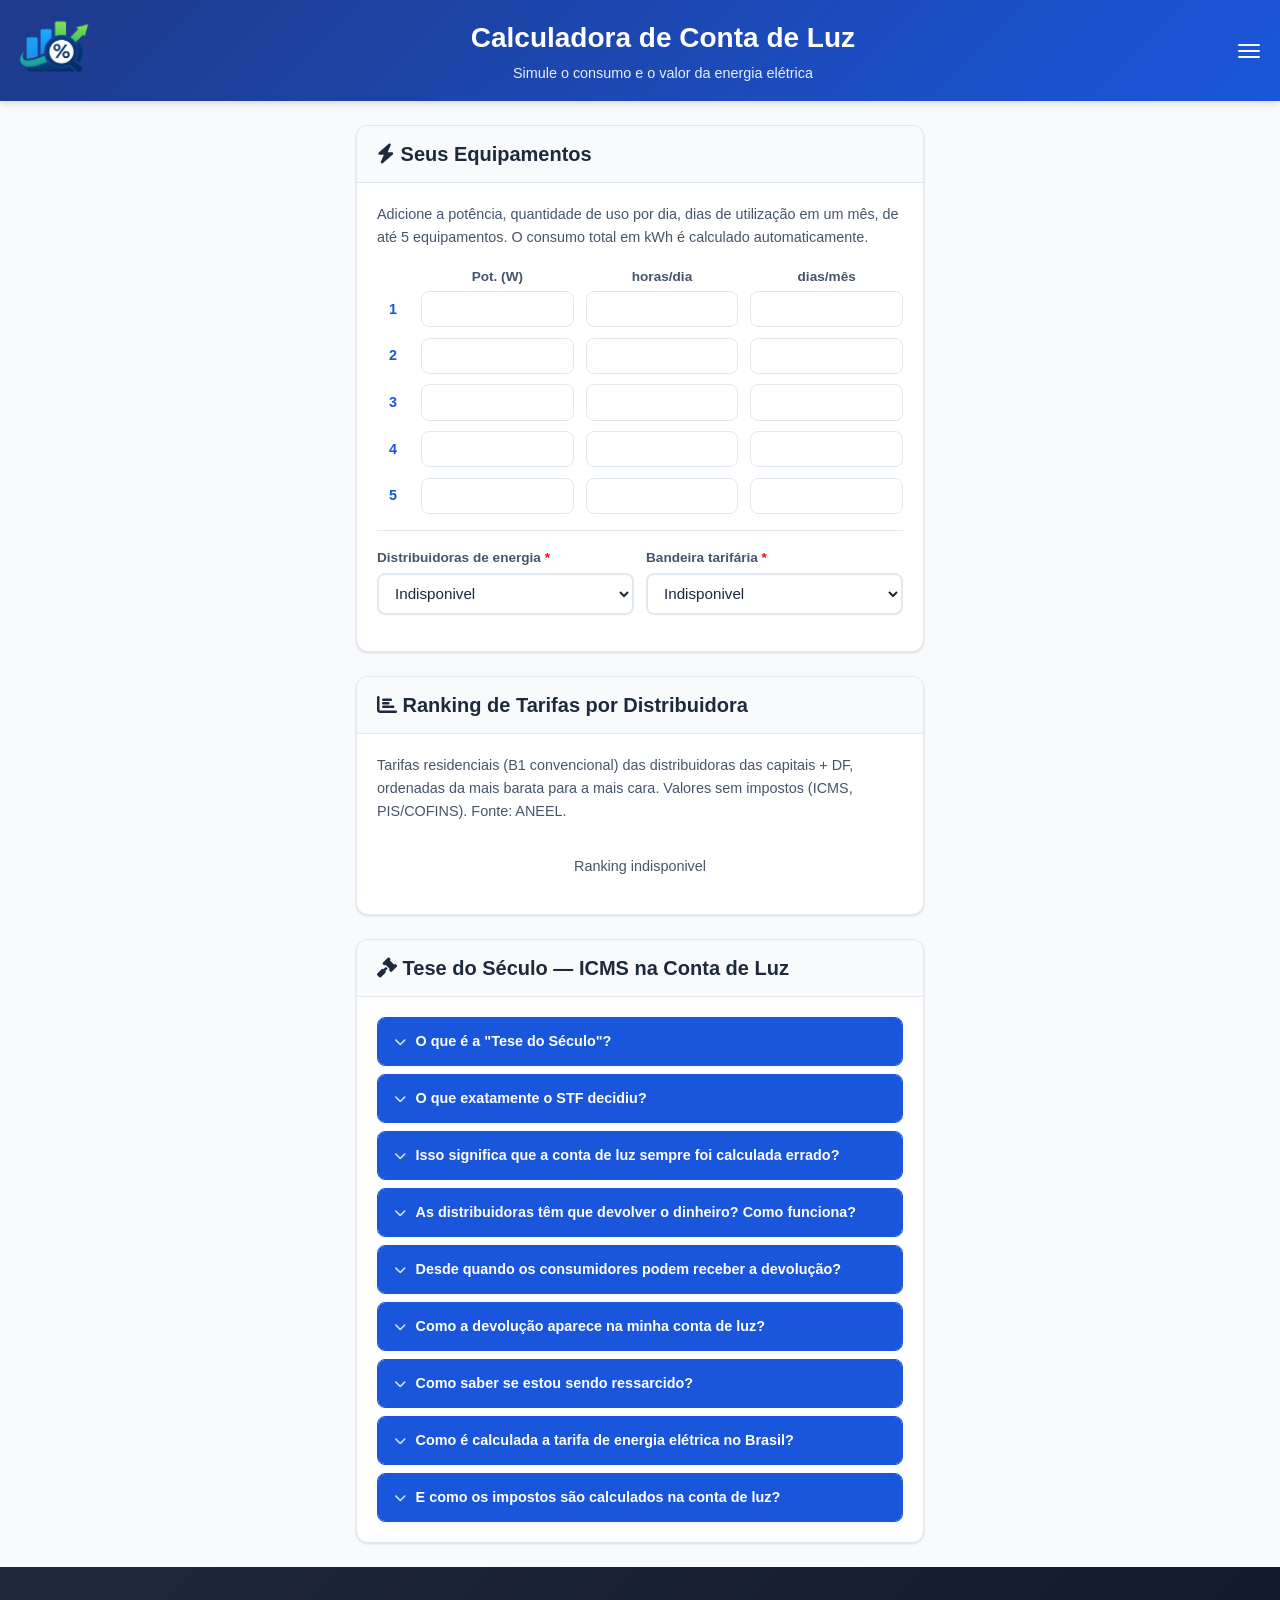
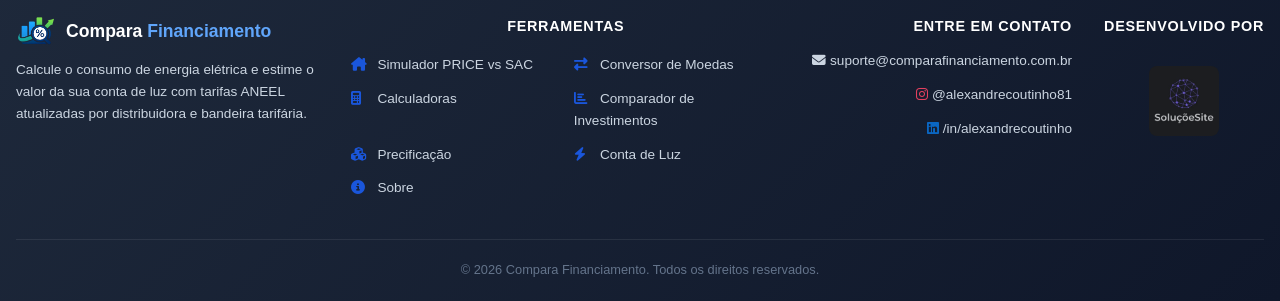
==== commit e60f804b: "Altera texto de conta de luz" ====
--- a/calculadora-conta-de-luz.html
+++ b/calculadora-conta-de-luz.html
@@ -3,14 +3,13 @@
 <head>
   <meta charset="UTF-8">
   <meta name="viewport" content="width=device-width, initial-scale=1.0">
-  <title>Calculadora de Conta de Luz — Simulador de Consumo de Energia</title>
-  <meta name="description" content="Calcule o consumo de qualquer equipamento elétrico e veja o valor estimado da sua conta de luz com base nas tarifas da ANEEL por distribuidora e bandeira tarifária.">
+  <title>Calculadora de Conta de Luz — Simulador de Consumo</title>
+  <meta name="description" content="Calcule o consumo dos seus equipamentos e veja o valor estimado da conta de luz com tarifas da ANEEL por distribuidora e bandeira tarifária.">
   <meta name="keywords" content="calculadora conta de luz, simulador energia elétrica, calcular kWh, tarifa ANEEL, bandeira tarifária, consumo equipamento">
   <meta name="robots" content="index, follow">
   <link rel="canonical" href="https://comparafinanciamento.com.br/calculadora-conta-de-luz">
-  <link rel="icon" type="image/x-icon" href="img/favicon.ico">
-  <link rel="icon" type="image/png" sizes="32x32" href="img/favicon-32x32.png">
-  <link rel="icon" type="image/png" sizes="16x16" href="img/favicon-16x16.png">
+  <link rel="icon" type="image/png" sizes="48x48" href="img/favicon-48x48.png">
+  <link rel="icon" type="image/x-icon" href="favicon.ico">
   <link rel="apple-touch-icon" sizes="180x180" href="img/apple-touch-icon.png">
   <link rel="manifest" href="img/site.webmanifest">
 
@@ -86,7 +85,7 @@
       </div>
       <div class="card-body">
         <p style="font-size:0.9rem;color:var(--text-secondary);margin-bottom:1rem;">
-          Adicione até 5 equipamentos. O consumo total em kWh e o custo estimado na conta de luz serão calculados automaticamente.
+          Adicione a potência, quantidade de uso por dia, dias de utilização em um mês, de até 5 equipamentos. O consumo total em kWh é calculado automaticamente.
         </p>
 
         <div id="luz-equipamentos"></div>
--- a/css/styles.min.css
+++ b/css/styles.min.css
@@ -1 +1 @@
-:root{--primary:#1a56db;--primary-light:#e8effd;--price-color:#1a56db;--sac-color:#059669;--bg:#f8fafc;--bg-alt:#f1f5f9;--card-bg:#ffffff;--text:#1e293b;--text-secondary:#475569;--border:#e2e8f0;--radius:12px;--shadow:0 1px 3px rgba(0,0,0,0.08),0 1px 2px rgba(0,0,0,0.06);--shadow-lg:0 4px 6px rgba(0,0,0,0.07),0 10px 15px rgba(0,0,0,0.05);--font:-apple-system,BlinkMacSystemFont,'Segoe UI',Roboto,sans-serif}*,*::before,*::after{box-sizing:border-box;margin:0;padding:0}body{font-family:var(--font);background:var(--bg);color:var(--text);line-height:1.6;min-height:100vh;display:flex;flex-direction:column}.skip-link{position:absolute;top:-9999px;left:0;z-index:1000;padding:0.5rem 1rem;background:#fff;color:var(--primary);font-weight:700;font-size:0.9rem;text-decoration:none}.skip-link:focus{top:0;outline:3px solid var(--primary)}header{padding:1rem 1rem;background:linear-gradient(135deg,#1e3a8a,#1a56db);color:#fff;position:sticky;top:0;z-index:100;box-shadow:0 2px 8px rgba(0,0,0,0.15)}.header__content{max-width:1500px;margin:0 auto;display:grid;grid-template-columns:auto 1fr auto;grid-template-rows:auto;gap:0.5rem 1rem;align-items:center}.header__brand{display:contents}.header__logo{grid-column:1;grid-row:1;height:60px;width:auto}.header__brand-text{grid-column:2;grid-row:1;text-align:center;display:block;align-self:center;overflow:hidden}.header__brand h1{font-size:1.75rem;margin-bottom:0.1rem}.mobile-break{display:inline}.header__brand p{font-size:0.9rem;opacity:0.9}main{flex:1;max-width:1500px;margin:0 auto;padding:1.5rem 1rem;width:100%;display:grid;grid-template-columns:minmax(0,440px);justify-content:center;gap:1.5rem}@media (min-width:992px){main{grid-template-columns:minmax(0,440px) minmax(0,440px)}}.card-comparativo{grid-column:1 / -1}.card-visao-rapida{grid-column:1 / -1;background:linear-gradient(135deg,#e8effd,#f0fdf4);border:1.5px solid #c7d2fe}.card-visao-rapida__body{display:flex;align-items:center;justify-content:space-between;gap:1rem;flex-wrap:wrap}.card-visao-rapida__texto{font-size:0.95rem;line-height:1.5}.card-visao-rapida__texto strong{color:var(--primary);display:block}.card-visao-rapida__texto span{color:var(--text-secondary);font-size:0.85rem}.btn-visao-rapida{padding:0.6rem 1.5rem;border:none;border-radius:8px;background:var(--primary);color:#fff;font-size:0.85rem;font-weight:700;cursor:pointer;transition:background 0.2s,transform 0.1s;white-space:nowrap;line-height:1.3}.btn-visao-rapida:hover{background:#1e40af;transform:scale(1.03)}.btn-visao-rapida small{display:block;font-weight:400;font-size:0.75rem;opacity:0.85}.grafico-wrapper--comparativo{height:300px}.card{background:var(--card-bg);border-radius:var(--radius);box-shadow:var(--shadow);border:1px solid var(--border);overflow:hidden;transition:box-shadow 0.2s}.card:hover{box-shadow:var(--shadow-lg)}.card-header{padding:0.75rem 1.25rem;background:var(--bg);border-bottom:1px solid var(--border)}.card-header__inner{display:flex;justify-content:center;align-items:center;gap:0.75rem}.card-header h2{font-size:1.25rem;font-weight:800}.card-body{padding:1.25rem}.campo{min-width:0}.campo label{display:block;font-size:0.85rem;font-weight:600;color:var(--text-secondary);margin-bottom:0.25rem}.campo input{width:100%;padding:0.6rem 0.75rem;border:1.5px solid var(--border);border-radius:8px;font-size:0.8rem;font-family:var(--font);color:var(--text);background:#fff;transition:border-color 0.2s;outline:none}.campo input::placeholder{font-size:0.8rem}.campo input:focus{border-color:var(--primary);box-shadow:0 0 0 3px rgba(26,86,219,0.12)}.rate-row{display:flex;gap:0.75rem}.rate-row .campo{flex:1}.btn-calcular{padding:0.5rem 1.25rem;border:none;border-radius:8px;background:var(--primary);color:#fff;font-size:0.85rem;font-weight:700;cursor:pointer;transition:background 0.2s,transform 0.1s}.btn-calcular:hover{background:#1e40af}.btn-calcular:active{transform:scale(0.97)}.resultado{margin-top:1rem}.resultado[hidden]{display:none}.sticky-summary{position:sticky;top:0;z-index:10;background:var(--card-bg);padding:1rem 0 0;display:grid;grid-template-columns:repeat(3,1fr);gap:0.5rem}.sticky-summary[hidden]{display:none}.resumo{display:grid;grid-template-columns:repeat(3,1fr);gap:0.5rem;margin-bottom:0.75rem}.resumo-item{background:var(--bg);padding:0.6rem 0.5rem;border-radius:6px;text-align:center}.resumo-item .rotulo{display:block;font-size:0.7rem;color:var(--text-secondary);text-transform:uppercase;letter-spacing:0.04em}.resumo-item .valor{display:block;font-size:1rem;font-weight:700;margin-top:0.15rem}.resumo-item .valor.destaque{color:var(--primary)}.grafico-wrapper{position:relative;height:220px;margin-bottom:0.75rem}.tabela-wrapper{overflow:auto;-webkit-overflow-scrolling:touch;border:1px solid var(--border);border-radius:8px;max-height:420px}table{width:100%;border-collapse:collapse;font-size:0.78rem;white-space:nowrap}th,td{padding:0.4rem 0.5rem;text-align:right;border-bottom:1px solid var(--border)}th{background:var(--bg);font-weight:600;font-size:0.7rem;color:var(--text-secondary);text-transform:uppercase;letter-spacing:0.03em;position:sticky;top:0}td:first-child,th:first-child{text-align:center}tr:last-child td{border-bottom:none}tr:hover td{background:#f1f5f9}.acoes{display:flex;gap:0.75rem;flex-wrap:wrap;margin-top:1rem}.btn-pdf,.btn-copiar{padding:0.5rem 1rem;border:1.5px solid var(--border);border-radius:8px;background:#fff;font-size:0.85rem;font-weight:600;color:var(--text);cursor:pointer;transition:all 0.2s}.btn-pdf:hover,.btn-copiar:hover{border-color:var(--primary);background:var(--primary-light);color:var(--primary)}footer{margin-top:auto}.footer{background:linear-gradient(135deg,#1e293b,#0f172a);color:#cbd5e1;padding:3rem 1rem 0}.footer__content{max-width:1500px;margin:0 auto;display:grid;grid-template-columns:1fr;gap:2rem}@media (min-width:768px){.footer__content{grid-template-columns:auto minmax(300px,440px) auto auto}.footer__brand{justify-self:start;text-align:left}.footer__brand .footer__logo{justify-content:flex-start}.footer__desc{text-align:left}}@media (min-width:768px){.footer__dev{display:flex;flex-direction:column;align-items:flex-end;text-align:right;justify-self:end}}.footer__logo{display:flex;align-items:center;gap:0.6rem;font-size:1.1rem;font-weight:700;color:#fff;margin-bottom:0.75rem}.footer__logo-img{height:32px;width:auto}.footer__logo span span{color:#60a5fa}.footer__desc{font-size:0.85rem;line-height:1.6;max-width:360px}.footer__email{font-size:0.85rem}.footer__email:first-of-type{margin-top:-1rem}.footer__email a{color:#cbd5e1;text-decoration:none;transition:color 0.2s}.footer__email a:hover{color:#fff;text-decoration:underline}.footer h4{color:#fff;font-size:0.9rem;font-weight:700;text-transform:uppercase;letter-spacing:0.05em;margin-bottom:1rem}.footer__info li{margin-bottom:0.5rem;font-size:0.85rem}.footer__dev{display:flex;flex-direction:column;align-items:center;gap:0.75rem;text-align:center}.footer__dev-logo{height:70px;width:auto;border-radius:8px;opacity:0.85;transition:opacity 0.2s}.footer__dev-logo:hover{opacity:1}.footer__dev a{display:block}.footer__afiliado{display:flex;flex-direction:column;align-items:center;gap:0.75rem;text-align:center}@media (min-width:768px){.footer__afiliado{align-items:flex-end;text-align:right}}.footer__info{text-align:center}.footer__info ul{list-style:none;padding:0;margin:0;display:grid;grid-template-columns:1fr 1fr;gap:0.25rem 1rem;text-align:left}.footer__info li i{width:1.1rem;color:var(--primary);margin-right:0.3rem}.footer .fa-instagram{color:#E4405F}.footer .fa-linkedin{color:#0A66C2}.footer__bottom{border-top:1px solid rgba(255,255,255,0.08);margin-top:2rem;padding:1.25rem 1rem;text-align:center;font-size:0.8rem;color:#64748b;display:flex;flex-direction:column;gap:0.25rem}@media (min-width:768px){.footer__bottom{flex-direction:row;justify-content:center;gap:1.5rem}}.fale-conosco_bnt{display:inline-flex;align-items:center;gap:0.4rem;padding:0.45rem 1rem;background:#ff7a30;color:#fff;font-size:0.8rem;font-weight:700;border:none;border-radius:8px;text-decoration:none;transition:background 0.2s,transform 0.1s;white-space:nowrap}.fale-conosco_bnt:hover{background:#ff6a14;transform:scale(1.03);color:#fff}.card-banner{display:flex;align-items:center;justify-content:center;gap:0.5rem}.card-body .card-banner{margin-top:1rem}.card-banner__texto{font-size:0.8rem;color:var(--text-secondary)}.card-banner__btn{display:inline-flex;align-items:center;justify-content:center;padding:0.35rem 0.85rem;background:#ff7a30;color:#fff;font-size:0.75rem;font-weight:700;border:none;border-radius:6px;cursor:pointer;white-space:nowrap;transition:background 0.2s,transform 0.1s}.card-banner__btn:hover{background:#ff6a14;transform:scale(1.03)}.header__nav{display:none;position:absolute;top:100%;right:0;min-width:200px;max-height:calc(100vh - 100%);overflow-y:auto;background:linear-gradient(135deg,#1e3a8a,#1a56db);flex-direction:column;padding:0.5rem 1rem 1rem;box-shadow:0 4px 8px rgba(0,0,0,0.15);z-index:200}.header__nav--open{display:flex}.header__nav a{color:rgba(255,255,255,0.85);text-decoration:none;font-size:0.9rem;font-weight:600;padding:0.5rem 0.75rem;border-bottom:1px solid rgba(255,255,255,0.1);border-radius:0;transition:background 0.2s,color 0.2s}.header__nav a:last-child{border-bottom:none}.header__nav a:hover{background:rgba(255,255,255,0.15);color:#fff}.toast{position:fixed;bottom:24px;left:50%;transform:translateX(-50%);background:#1e293b;color:#fff;padding:10px 24px;border-radius:8px;font-size:0.9rem;font-weight:600;z-index:9999;box-shadow:0 4px 12px rgba(0,0,0,0.25);transition:opacity 0.3s;opacity:1}.toast--fade{opacity:0}.header__hamburger{grid-column:3;grid-row:1;display:flex;flex-direction:column;gap:4px;background:none;border:none;cursor:pointer;padding:4px;justify-self:end;align-self:center}.header__hamburger span{display:block;width:22px;height:2px;background:#fff;border-radius:2px;transition:transform 0.2s,opacity 0.2s}.header__hamburger[aria-expanded="true"] span:nth-child(1){transform:translateY(6px) rotate(45deg)}.header__hamburger[aria-expanded="true"] span:nth-child(2){opacity:0}.header__hamburger[aria-expanded="true"] span:nth-child(3){transform:translateY(-6px) rotate(-45deg)}@media (max-width:767px){.mobile-break{display:inline}header{padding:0.75rem 0.75rem}.header__logo{height:40px}.header__brand h1{font-size:1.1rem}.header__brand p{font-size:0.6rem;display:block;opacity:0.8}.header__content{gap:0.35rem 0.5rem}.fale-conosco_bnt{justify-content:center;min-width:0;line-height:1.2}.card-visao-rapida__body{flex-direction:column;text-align:center;align-items:center}.btn-visao-rapida{white-space:normal;width:100%}.header__nav a{font-size:0.9rem;padding:0.5rem 0.6rem}.card .card-header__inner{flex-wrap:wrap}.footer__content{grid-template-columns:1fr;justify-items:start;text-align:left}.footer__content > div{width:100%;display:flex;flex-direction:column;align-items:flex-start;text-align:left}.footer__logo{justify-content:flex-start;text-align:left}.footer__desc{max-width:24rem;text-align:left}.footer__email{margin-top:0;text-align:left;overflow-wrap:anywhere}.footer__info ul{display:block;width:100%;text-align:left !important}.footer__info li{display:flex;flex-direction:column;justify-content:flex-start;align-items:flex-start;gap:0.25rem;text-align:left}.footer__info li i{display:none}.footer h4{width:100%;text-align:left}.footer__content > .footer__dev{align-items:flex-start;text-align:left}.footer__content > .footer__dev h4{text-align:left}.grafico-wrapper{height:180px}.resumo{grid-template-columns:1fr 1fr}.sticky-summary{grid-template-columns:1fr}.resumo-item .valor{font-size:0.9rem}table{font-size:0.72rem}th,td{padding:0.3rem 0.4rem}}@media (max-width:400px){.rate-row{flex-direction:column;gap:0.5rem}.resumo{grid-template-columns:1fr}}.star-rating{display:flex;gap:4px;margin-top:0.25rem;font-size:1.4rem;cursor:pointer}.star-rating i{color:#d1d5db;transition:color 0.15s}.star-rating i.active{color:#f59e0b}.modal-overlay{position:fixed;inset:0;z-index:1000;background:rgba(0,0,0,0.5);display:flex;align-items:center;justify-content:center;padding:1rem}.modal-overlay[hidden]{display:none}.modal{background:#fff;border-radius:var(--radius);padding:2rem;width:100%;max-width:440px;position:relative;max-height:90vh;overflow-y:auto}.modal__close{position:absolute;top:0.75rem;right:1rem;background:none;border:none;font-size:1.5rem;cursor:pointer;color:var(--text-secondary);line-height:1}.modal h3{font-size:1.25rem;margin-bottom:0.25rem}.modal__sub{font-size:0.85rem;color:var(--text-secondary);margin-bottom:1.25rem}.modal form label{display:block;margin-bottom:0.75rem;font-size:0.8rem;font-weight:600;color:var(--text-secondary)}.modal form input,.modal form select,.modal form textarea{display:block;width:100%;margin-top:0.25rem;padding:0.55rem 0.75rem;border:1.5px solid var(--border);border-radius:8px;font-size:0.95rem;font-family:var(--font);color:var(--text);outline:none;transition:border-color 0.2s}.modal form input:focus,.modal form select:focus,.modal form textarea:focus{border-color:var(--primary)}.modal__submit{width:100%;padding:0.65rem;margin-top:0.5rem;border:none;border-radius:8px;background:var(--primary);color:#fff;font-size:1rem;font-weight:700;cursor:pointer;transition:background 0.2s}.modal__submit:hover{background:#1e40af}.modal__submit:disabled{opacity:0.6;cursor:not-allowed}.lgpd-notice{margin-top:0.75rem;font-size:0.7rem;color:var(--text-secondary);text-align:center;line-height:1.4}.card-faq{grid-column:1 / -1}.faq-list{display:flex;flex-direction:column;gap:0.5rem}.faq-item{border:1px solid var(--primary);border-radius:8px;overflow:hidden}.faq-item summary{padding:0.75rem 1rem;font-weight:700;font-size:0.9rem;cursor:pointer;background:var(--primary);color:#fff;transition:background 0.2s;list-style:none}.faq-item summary::-webkit-details-marker{display:none}.faq-item summary::before{content:"\f078";font-family:"Font Awesome 6 Free";font-weight:900;font-size:0.75rem;margin-right:0.6rem;color:rgba(255,255,255,0.85);transition:transform 0.2s}.faq-item[open] summary::before{transform:rotate(180deg)}.faq-item summary:hover{background:#1d4ed8}.faq-item p{padding:0.75rem 1rem;font-size:0.85rem;line-height:1.6;color:var(--text);margin:0;border-top:1px solid rgba(255,255,255,0.15);background:var(--primary-light)}.card-depoimentos{grid-column:1 / -1}.depoimentos-grid{display:grid;grid-template-columns:1fr 1fr;gap:1rem}@media (max-width:767px){.depoimentos-grid{grid-template-columns:1fr}}.depoimento-card{background:var(--bg);border:1px solid var(--border);border-radius:8px;padding:1.25rem;display:flex;flex-direction:column;gap:0.75rem}.depoimento__stars{color:#f59e0b;font-size:0.85rem;letter-spacing:2px}.depoimento__texto{font-size:0.9rem;line-height:1.6;color:var(--text);font-style:italic;margin:0}.depoimento__autor{display:flex;flex-direction:column}.depoimento__autor strong{font-size:0.85rem}.depoimento__autor span{font-size:0.75rem;color:var(--text-secondary)}.depoimento__economia{font-size:0.8rem;color:var(--text-secondary);padding-top:0.5rem;border-top:1px solid var(--border)}.depoimento__economia i{font-size:0.6rem;vertical-align:middle}.depoimentos-cta{text-align:center;margin-top:1.5rem}.btn-depoimento{padding:0.6rem 1.5rem;border:1.5px solid var(--border);border-radius:8px;background:#fff;font-size:0.85rem;font-weight:700;color:var(--text);cursor:pointer;transition:all 0.2s}.btn-depoimento:hover{border-color:var(--primary);background:var(--primary-light);color:var(--primary)}+﻿:root{--primary:#1a56db;--primary-light:#e8effd;--price-color:#1a56db;--sac-color:#059669;--bg:#f8fafc;--bg-alt:#f1f5f9;--card-bg:#ffffff;--text:#1e293b;--text-secondary:#475569;--border:#e2e8f0;--radius:12px;--shadow:0 1px 3px rgba(0,0,0,0.08),0 1px 2px rgba(0,0,0,0.06);--shadow-lg:0 4px 6px rgba(0,0,0,0.07),0 10px 15px rgba(0,0,0,0.05);--font:-apple-system,BlinkMacSystemFont,'Segoe UI',Roboto,sans-serif}*,*::before,*::after{box-sizing:border-box;margin:0;padding:0}body{font-family:var(--font);background:var(--bg);color:var(--text);line-height:1.6;min-height:100vh;display:flex;flex-direction:column}.skip-link{position:absolute;top:-9999px;left:0;z-index:1000;padding:0.5rem 1rem;background:#fff;color:var(--primary);font-weight:700;font-size:0.9rem;text-decoration:none}.skip-link:focus{top:0;outline:3px solid var(--primary)}header{padding:1rem 1rem;background:linear-gradient(135deg,#1e3a8a,#1a56db);color:#fff;position:sticky;top:0;z-index:100;box-shadow:0 2px 8px rgba(0,0,0,0.15)}.header__content{max-width:1500px;margin:0 auto;display:grid;grid-template-columns:auto 1fr auto;grid-template-rows:auto;gap:0.5rem 1rem;align-items:center}.header__brand{display:contents}.header__logo{grid-column:1;grid-row:1;height:60px;width:auto}.header__brand-text{grid-column:2;grid-row:1;text-align:center;display:block;align-self:center;overflow:hidden}.header__brand h1{font-size:1.75rem;margin-bottom:0.1rem}.mobile-break{display:inline}.header__brand p{font-size:0.9rem;opacity:0.9}main{flex:1;max-width:1500px;margin:0 auto;padding:1.5rem 1rem;width:100%;display:grid;grid-template-columns:1fr;justify-content:center;gap:1.5rem}@media (min-width:992px){main{grid-template-columns:1fr 1fr}}.card-comparativo{grid-column:1 / -1}[aria-label="Sobre o simulador"]{grid-column:1 / -1}[aria-label="Sobre o simulador"] p{text-align:justify}.card-visao-rapida{grid-column:1 / -1;background:linear-gradient(135deg,#e8effd,#f0fdf4);border:1.5px solid #c7d2fe}.card-visao-rapida__body{display:flex;align-items:center;justify-content:space-between;gap:1rem;flex-wrap:wrap}.card-visao-rapida__texto{font-size:0.95rem;line-height:1.5}.card-visao-rapida__texto strong{color:var(--primary);display:block}.card-visao-rapida__texto span{color:var(--text-secondary);font-size:0.85rem}.btn-visao-rapida{padding:0.6rem 1.5rem;border:none;border-radius:8px;background:var(--primary);color:#fff;font-size:0.85rem;font-weight:700;cursor:pointer;transition:background 0.2s,transform 0.1s;white-space:nowrap;line-height:1.3}.btn-visao-rapida:hover{background:#1e40af;transform:scale(1.03)}.btn-visao-rapida small{display:block;font-weight:400;font-size:0.75rem;opacity:0.85}.grafico-wrapper--comparativo{height:300px}.card{background:var(--card-bg);border-radius:var(--radius);box-shadow:var(--shadow);border:1px solid var(--border);overflow:hidden;transition:box-shadow 0.2s}.card:hover{box-shadow:var(--shadow-lg)}.card-header{padding:0.75rem 1.25rem;background:var(--bg);border-bottom:1px solid var(--border)}.card-header__inner{display:flex;justify-content:center;align-items:center;gap:0.75rem}.card-header h2{font-size:1.25rem;font-weight:800}.card-body{padding:1.25rem}.campo{min-width:0}.campo label{display:block;font-size:0.85rem;font-weight:600;color:var(--text-secondary);margin-bottom:0.25rem}.campo input{width:100%;padding:0.6rem 0.75rem;border:1.5px solid var(--border);border-radius:8px;font-size:0.8rem;font-family:var(--font);color:var(--text);background:#fff;transition:border-color 0.2s;outline:none}.campo input::placeholder{font-size:0.8rem}.campo input:focus{border-color:var(--primary);box-shadow:0 0 0 3px rgba(26,86,219,0.12)}.rate-row{display:flex;gap:0.75rem}.rate-row .campo{flex:1}.btn-calcular{padding:0.5rem 1.25rem;border:none;border-radius:8px;background:var(--primary);color:#fff;font-size:0.85rem;font-weight:700;cursor:pointer;transition:background 0.2s,transform 0.1s}.btn-calcular:hover{background:#1e40af}.btn-calcular:active{transform:scale(0.97)}.resultado{margin-top:1rem}.resultado[hidden]{display:none}.sticky-summary{position:sticky;top:0;z-index:10;background:var(--card-bg);padding:1rem 0 0;display:grid;grid-template-columns:repeat(3,1fr);gap:0.5rem}.sticky-summary[hidden]{display:none}.resumo{display:grid;grid-template-columns:repeat(3,1fr);gap:0.5rem;margin-bottom:0.75rem}.resumo-item{background:var(--bg);padding:0.6rem 0.5rem;border-radius:6px;text-align:center}.resumo-item .rotulo{display:block;font-size:0.7rem;color:var(--text-secondary);text-transform:uppercase;letter-spacing:0.04em}.resumo-item .valor{display:block;font-size:1rem;font-weight:700;margin-top:0.15rem}.resumo-item .valor.destaque{color:var(--primary)}.grafico-wrapper{position:relative;height:220px;margin-bottom:0.75rem}.tabela-wrapper{overflow:auto;-webkit-overflow-scrolling:touch;border:1px solid var(--border);border-radius:8px;max-height:420px}table{width:100%;border-collapse:collapse;font-size:0.78rem;white-space:nowrap}th,td{padding:0.4rem 0.5rem;text-align:right;border-bottom:1px solid var(--border)}th{background:var(--bg);font-weight:600;font-size:0.7rem;color:var(--text-secondary);text-transform:uppercase;letter-spacing:0.03em;position:sticky;top:0}td:first-child,th:first-child{text-align:center}tr:last-child td{border-bottom:none}tr:hover td{background:#f1f5f9}.acoes{display:flex;gap:0.75rem;flex-wrap:wrap;margin-top:1rem}.btn-pdf,.btn-copiar{padding:0.5rem 1rem;border:1.5px solid var(--border);border-radius:8px;background:#fff;font-size:0.85rem;font-weight:600;color:var(--text);cursor:pointer;transition:all 0.2s}.btn-pdf:hover,.btn-copiar:hover{border-color:var(--primary);background:var(--primary-light);color:var(--primary)}footer{margin-top:auto}.footer{background:linear-gradient(135deg,#1e293b,#0f172a);color:#cbd5e1;padding:3rem 1rem 0}.footer__content{max-width:1500px;margin:0 auto;display:grid;grid-template-columns:1fr;gap:2rem}@media (min-width:768px){.footer__content{grid-template-columns:auto minmax(300px,440px) auto auto}.footer__brand{justify-self:start;text-align:left}.footer__brand .footer__logo{justify-content:flex-start}.footer__desc{text-align:left}}@media (min-width:768px){.footer__dev{display:flex;flex-direction:column;align-items:flex-end;text-align:right;justify-self:end}}.footer__logo{display:flex;align-items:center;gap:0.6rem;font-size:1.1rem;font-weight:700;color:#fff;margin-bottom:0.75rem}.footer__logo-img{height:32px;width:auto}.footer__logo span span{color:#60a5fa}.footer__desc{font-size:0.85rem;line-height:1.6;max-width:360px}.footer__email{font-size:0.85rem}.footer__email:first-of-type{margin-top:-1rem}.footer__email a{color:#cbd5e1;text-decoration:none;transition:color 0.2s}.footer__email a:hover{color:#fff;text-decoration:underline}.footer h4{color:#fff;font-size:0.9rem;font-weight:700;text-transform:uppercase;letter-spacing:0.05em;margin-bottom:1rem}.footer__info li{margin-bottom:0.5rem;font-size:0.85rem}.footer__dev{display:flex;flex-direction:column;align-items:center;gap:0.75rem;text-align:center}.footer__dev-logo{height:70px;width:auto;border-radius:8px;opacity:0.85;transition:opacity 0.2s}.footer__dev-logo:hover{opacity:1}.footer__dev a{display:block}.footer__afiliado{display:flex;flex-direction:column;align-items:center;gap:0.75rem;text-align:center}@media (min-width:768px){.footer__afiliado{align-items:flex-end;text-align:right}}.footer__info{text-align:center}.footer__info ul{list-style:none;padding:0;margin:0;display:grid;grid-template-columns:1fr 1fr;gap:0.25rem 1rem;text-align:left}.footer__info li i{width:1.1rem;color:var(--primary);margin-right:0.3rem}.footer .fa-instagram{color:#E4405F}.footer .fa-linkedin{color:#0A66C2}.footer__bottom{border-top:1px solid rgba(255,255,255,0.08);margin-top:2rem;padding:1.25rem 1rem;text-align:center;font-size:0.8rem;color:#64748b;display:flex;flex-direction:column;gap:0.25rem}@media (min-width:768px){.footer__bottom{flex-direction:row;justify-content:center;gap:1.5rem}}.fale-conosco_bnt{display:inline-flex;align-items:center;gap:0.4rem;padding:0.45rem 1rem;background:#ff7a30;color:#fff;font-size:0.8rem;font-weight:700;border:none;border-radius:8px;text-decoration:none;transition:background 0.2s,transform 0.1s;white-space:nowrap}.fale-conosco_bnt:hover{background:#ff6a14;transform:scale(1.03);color:#fff}.card-banner{display:flex;align-items:center;justify-content:center;gap:0.5rem}.card-body .card-banner{margin-top:1rem}.card-banner__texto{font-size:0.8rem;color:var(--text-secondary)}.card-banner__btn{display:inline-flex;align-items:center;justify-content:center;padding:0.35rem 0.85rem;background:#ff7a30;color:#fff;font-size:0.75rem;font-weight:700;border:none;border-radius:6px;cursor:pointer;white-space:nowrap;transition:background 0.2s,transform 0.1s}.card-banner__btn:hover{background:#ff6a14;transform:scale(1.03)}.card-parceiros{grid-column:1 / -1}.card-parceiros .card-body{padding:0}.parceiros-grid{display:grid;grid-template-columns:repeat(auto-fit,minmax(min(100%,280px),1fr));gap:1rem;align-items:center}.parceiros-grid--single{grid-template-columns:1fr}.parceiro-item{min-width:0}.parceiro-banner{display:flex;align-items:center;justify-content:center;min-height:0;padding:0;background:#fff;border:1px solid var(--border);border-radius:8px;overflow:hidden;text-decoration:none;transition:box-shadow 0.2s}.parceiro-banner:hover,.parceiro-banner:focus{box-shadow:var(--shadow-lg)}.parceiro-banner img{display:block;width:100%;max-width:none;height:auto;object-fit:contain}.parceiro-cta{display:inline-flex;align-items:center;justify-content:center;gap:0.35rem;width:100%;margin-top:0.75rem;color:var(--primary);font-size:0.85rem;font-weight:700;text-align:center;text-decoration:underline;text-underline-offset:3px;transition:color 0.2s}.parceiro-cta:hover,.parceiro-cta:focus{color:#1e40af}.parceiro-cta:focus-visible{outline:3px solid rgba(26,86,219,0.35);outline-offset:3px;border-radius:6px}.header__nav{display:none;position:absolute;top:100%;right:0;min-width:200px;max-height:calc(100vh - 100%);overflow-y:auto;background:linear-gradient(135deg,#1e3a8a,#1a56db);flex-direction:column;padding:0.5rem 1rem 1rem;box-shadow:0 4px 8px rgba(0,0,0,0.15);z-index:200}.header__nav--open{display:flex}.header__nav a{color:rgba(255,255,255,0.85);text-decoration:none;font-size:0.9rem;font-weight:600;padding:0.5rem 0.75rem;border-bottom:1px solid rgba(255,255,255,0.1);border-radius:0;transition:background 0.2s,color 0.2s}.header__nav a:last-child{border-bottom:none}.header__nav a:hover{background:rgba(255,255,255,0.15);color:#fff}.toast{position:fixed;bottom:24px;left:50%;transform:translateX(-50%);background:#1e293b;color:#fff;padding:10px 24px;border-radius:8px;font-size:0.9rem;font-weight:600;z-index:9999;box-shadow:0 4px 12px rgba(0,0,0,0.25);transition:opacity 0.3s;opacity:1}.toast--fade{opacity:0}.header__hamburger{grid-column:3;grid-row:1;display:flex;flex-direction:column;gap:4px;background:none;border:none;cursor:pointer;padding:4px;justify-self:end;align-self:center}.header__hamburger span{display:block;width:22px;height:2px;background:#fff;border-radius:2px;transition:transform 0.2s,opacity 0.2s}.header__hamburger[aria-expanded="true"] span:nth-child(1){transform:translateY(6px) rotate(45deg)}.header__hamburger[aria-expanded="true"] span:nth-child(2){opacity:0}.header__hamburger[aria-expanded="true"] span:nth-child(3){transform:translateY(-6px) rotate(-45deg)}@media (max-width:767px){.mobile-break{display:inline}header{padding:0.75rem 0.75rem}.header__logo{height:40px}.header__brand h1{font-size:1.1rem}.header__brand p{font-size:0.6rem;display:block;opacity:0.8}.header__content{gap:0.35rem 0.5rem}.fale-conosco_bnt{justify-content:center;min-width:0;line-height:1.2}.card-visao-rapida__body{flex-direction:column;text-align:center;align-items:center}.btn-visao-rapida{white-space:normal;width:100%}.header__nav a{font-size:0.9rem;padding:0.5rem 0.6rem}.card .card-header__inner{flex-wrap:wrap}.footer__content{grid-template-columns:1fr;justify-items:start;text-align:left}.footer__content > div{width:100%;display:flex;flex-direction:column;align-items:flex-start;text-align:left}.footer__logo{justify-content:flex-start;text-align:left}.footer__desc{max-width:24rem;text-align:left}.footer__email{margin-top:0;text-align:left;overflow-wrap:anywhere}.footer__info ul{display:block;width:100%;text-align:left !important}.footer__info li{display:flex;flex-direction:column;justify-content:flex-start;align-items:flex-start;gap:0.25rem;text-align:left}.footer__info li i{display:none}.footer h4{width:100%;text-align:left}.footer__content > .footer__dev{align-items:flex-start;text-align:left}.footer__content > .footer__dev h4{text-align:left}.grafico-wrapper{height:180px}.resumo{grid-template-columns:1fr 1fr}.sticky-summary{grid-template-columns:1fr}.resumo-item .valor{font-size:0.9rem}table{font-size:0.72rem}th,td{padding:0.3rem 0.4rem}}@media (max-width:400px){.rate-row{flex-direction:column;gap:0.5rem}.resumo{grid-template-columns:1fr}}/* Star Rating */ .star-rating{display:flex;gap:4px;margin-top:0.25rem;font-size:1.4rem;cursor:pointer}.star-rating i{color:#d1d5db;transition:color 0.15s}.star-rating i.active{color:#f59e0b}/* Modal */ .modal-overlay{position:fixed;inset:0;z-index:1000;background:rgba(0,0,0,0.5);display:flex;align-items:center;justify-content:center;padding:1rem}.modal-overlay[hidden]{display:none}.modal{background:#fff;border-radius:var(--radius);padding:2rem;width:100%;max-width:440px;position:relative;max-height:90vh;overflow-y:auto}.modal__close{position:absolute;top:0.75rem;right:1rem;background:none;border:none;font-size:1.5rem;cursor:pointer;color:var(--text-secondary);line-height:1}.modal h3{font-size:1.25rem;margin-bottom:0.25rem}.modal__sub{font-size:0.85rem;color:var(--text-secondary);margin-bottom:1.25rem}.modal form label{display:block;margin-bottom:0.75rem;font-size:0.8rem;font-weight:600;color:var(--text-secondary)}.modal form input,.modal form select,.modal form textarea{display:block;width:100%;margin-top:0.25rem;padding:0.55rem 0.75rem;border:1.5px solid var(--border);border-radius:8px;font-size:0.95rem;font-family:var(--font);color:var(--text);outline:none;transition:border-color 0.2s}.modal form input:focus,.modal form select:focus,.modal form textarea:focus{border-color:var(--primary)}.modal__submit{width:100%;padding:0.65rem;margin-top:0.5rem;border:none;border-radius:8px;background:var(--primary);color:#fff;font-size:1rem;font-weight:700;cursor:pointer;transition:background 0.2s}.modal__submit:hover{background:#1e40af}.modal__submit:disabled{opacity:0.6;cursor:not-allowed}.lgpd-notice{margin-top:0.75rem;font-size:0.7rem;color:var(--text-secondary);text-align:center;line-height:1.4}/* FAQ */ .card-faq{grid-column:1 / -1}.faq-list{display:flex;flex-direction:column;gap:0.5rem}.faq-item{border:1px solid var(--primary);border-radius:8px;overflow:hidden}.faq-item summary{padding:0.75rem 1rem;font-weight:700;font-size:0.9rem;cursor:pointer;background:var(--primary);color:#fff;transition:background 0.2s;list-style:none}.faq-item summary::-webkit-details-marker{display:none}.faq-item summary::before{content:"\f078";font-family:"Font Awesome 6 Free";font-weight:900;font-size:0.75rem;margin-right:0.6rem;color:rgba(255,255,255,0.85);transition:transform 0.2s}.faq-item[open] summary::before{transform:rotate(180deg)}.faq-item summary:hover{background:#1d4ed8}.faq-item p{padding:0.75rem 1rem;font-size:0.85rem;line-height:1.6;color:var(--text);margin:0;border-top:1px solid rgba(255,255,255,0.15);background:var(--primary-light)}/* Depoimentos */ .card-depoimentos{grid-column:1 / -1}.depoimentos-grid{display:grid;grid-template-columns:1fr 1fr;gap:1rem}@media (max-width:767px){.depoimentos-grid{grid-template-columns:1fr}}.depoimento-card{background:var(--bg);border:1px solid var(--border);border-radius:8px;padding:1.25rem;display:flex;flex-direction:column;gap:0.75rem}.depoimento__stars{color:#f59e0b;font-size:0.85rem;letter-spacing:2px}.depoimento__texto{font-size:0.9rem;line-height:1.6;color:var(--text);font-style:italic;margin:0}.depoimento__autor{display:flex;flex-direction:column}.depoimento__autor strong{font-size:0.85rem}.depoimento__autor span{font-size:0.75rem;color:var(--text-secondary)}.depoimento__economia{font-size:0.8rem;color:var(--text-secondary);padding-top:0.5rem;border-top:1px solid var(--border)}.depoimento__economia i{font-size:0.6rem;vertical-align:middle}.depoimentos-cta{text-align:center;margin-top:1.5rem}.btn-depoimento{padding:0.6rem 1.5rem;border:1.5px solid var(--border);border-radius:8px;background:#fff;font-size:0.85rem;font-weight:700;color:var(--text);cursor:pointer;transition:all 0.2s}.btn-depoimento:hover{border-color:var(--primary);background:var(--primary-light);color:var(--primary)}
